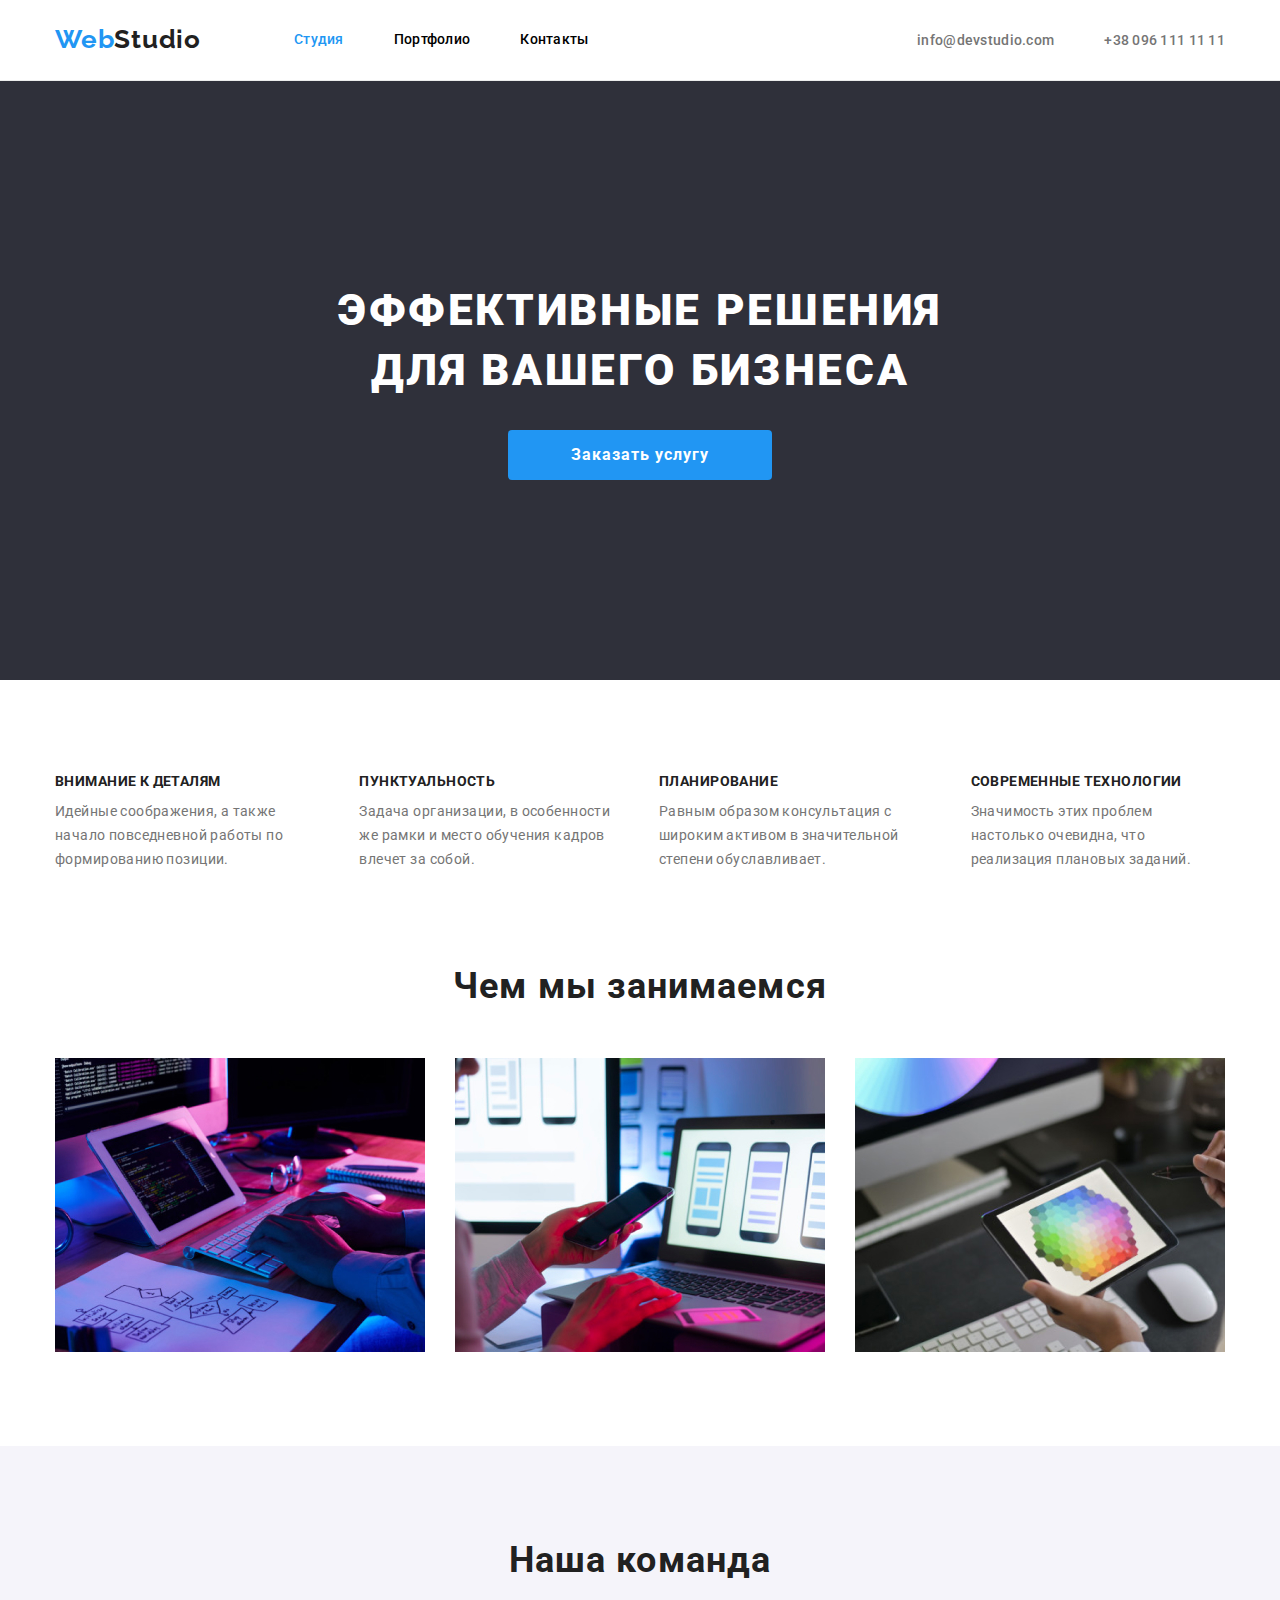
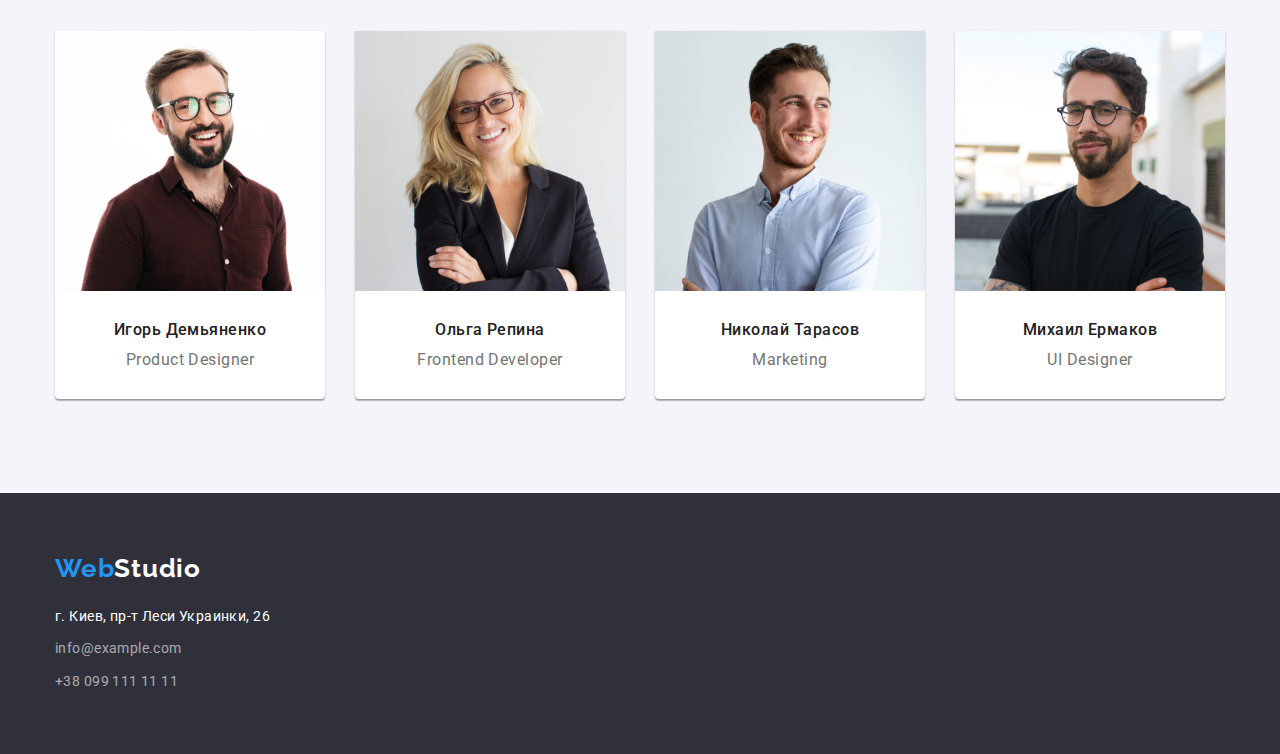
==== index.html @ 2e31e567 "1st commit hw-04" ====
<!DOCTYPE html>
<html lang="ru">
  <head>
    <meta charset="UTF-8" />
    <meta name="viewport" content="width=device-width, initial-scale=1.0" />
    <title>WebStudio</title>
    <link rel="stylesheet" href="./css/normalize.css" />
    <link
      href="https://fonts.googleapis.com/css2?family=Raleway:wght@700&family=Roboto:ital,wght@0,100;0,300;0,400;0,500;0,700;0,900;1,500&display=swap"
      rel="stylesheet"
    />
    <link rel="stylesheet" href="./css/styles.css" />
  </head>
  <body>
    <header class="header">
      <div class="container">
        <nav class="main-nav">
          <a href="./index.html" class="logo-link">
            <p class="header-logo">
              <span class="logo logo-left">Web</span
              ><span class="logo logo-right">Studio</span>
            </p>
          </a>

          <ul class="nav-size site-nav">
            <li class="item">
              <a href="#" class="nav-light link">Студия</a>
            </li>

            <li class="item">
              <a href="./portfolio.html" class="link">Портфолио</a>
            </li>

            <li class="item">
              <a href="#" class="link">Контакты</a>
            </li>
          </ul>

          <ul class="nav-address">
            <li class="item">
              <a
                href="mailto:info@devstudio.com"
                class="link nav-color nav-size"
                >info@devstudio.com</a
              >
            </li>
            <li class="item">
              <a href="tel:+380961111111" class="link nav-color nav-size"
                >+38 096 111 11 11</a
              >
            </li>
          </ul>
        </nav>
      </div>
    </header>

    <main>
      <section class="main-section">
        <div class="container">
          <h1 class="main-text">
            Эффективные решения <br />
            для вашего бизнеса
          </h1>

          <a href="#" class="main-button"> Заказать услугу </a>
        </div>
      </section>

      <div class="container">
        <section class="section-desc">
          <ul class="desc-content">
            <li class="item">
              <h3>Внимание к деталям</h3>
              <p class="desc-text">
                Идейные соображения, а также начало повседневной работы по
                формированию позиции.
              </p>
            </li>

            <li class="item">
              <h3>Пунктуальность</h3>
              <p class="desc-text">
                Задача организации, в особенности же рамки и место обучения
                кадров влечет за собой.
              </p>
            </li>

            <li class="item">
              <h3>Планирование</h3>
              <p class="desc-text">
                Равным образом консультация с широким активом в значительной
                степени обуславливает.
              </p>
            </li>

            <li class="item">
              <h3>Современные технологии</h3>
              <p class="desc-text">
                Значимость этих проблем настолько очевидна, что реализация
                плановых заданий.
              </p>
            </li>
          </ul>
        </section>
      </div>

      <div class="container">
        <section>
          <h2 class="text-about">Чем мы занимаемся</h2>
          <ul class="about-image">
            <li class="item">
              <img src="./images/1.jpg" alt="рабочий стол с клавиатурой" />
            </li>
            <li class="item">
              <img
                src="./images/2.jpg"
                alt="телефон перед открытым ноутбуком"
              />
            </li>
            <li class="item">
              <img src="./images/3.jpg" alt="цветовая палитра на планшете" />
            </li>
          </ul>
        </section>
      </div>

      <section class="team-section">
        <div class="container">
          <h2 class="text-about">Наша команда</h2>

          <ul class="team-list">
            <li class="item team-frame">
              <img
                src="./images/igor.jpg"
                width="270"
                alt="Фото Игорь Демьяненко"
              />
              <h3>Игорь Демьяненко</h3>
              <p>Product Designer</p>
            </li>

            <li class="item team-frame">
              <img
                src="./images/olha.jpg"
                width="270"
                alt="Фото Ольга Репина"
              />

              <h3>Ольга Репина</h3>
              <p>Frontend Developer</p>
            </li>

            <li class="item team-frame">
              <img
                src="./images/nik.jpg"
                width="270"
                alt="Фото Николай Тарасов"
              />

              <h3>Николай Тарасов</h3>

              <p>Marketing</p>
            </li>

            <li class="item team-frame">
              <img
                src="./images/michael.jpg"
                width="270"
                alt="Фото Михаил Ермаков"
              />
              <h3>Михаил Ермаков</h3>
              <p>UI Designer</p>
            </li>
          </ul>
        </div>
      </section>
    </main>

    <footer class="footer">
      <div class="container">
        <a href="#" class="logo-footer">
          <p class="logo-text">
            <span class="logo logo-left">Web</span
            ><span class="logo logo-footer">Studio</span>
          </p>
        </a>
        <address class="footer-link">
          <p>г. Киев, пр-т Леси Украинки, 26</p>

          <div>
            <ul class="footer-address">
              <li>
                <a href="mailto:info@example.com" class="link"
                  >info@example.com</a
                >
              </li>

              <li>
                <a href="tel:+380991111111" class="link">+38 099 111 11 11</a>
              </li>
            </ul>
          </div>
        </address>
      </div>
    </footer>
  </body>
</html>
---- css/styles.css ----
/* color: #212121; основной цвет текста (черный) */
/* color: #757575; цвет почты и телефона хедер и цвет вторичного текста(серый) */
/* color: rgba(255, 255, 255, 0.6); цвет почты и телефона футер(серый)*/
/* color: #2196F3; синий акцент */
/* background: #2F303A; фон первой секции (темно-серый) */
/* background: #F5F4FA; */

:root {
  /* color-parameters */
  --color-black: #212121;
  --color-white: #ffffff;
  --color-grey: #757575;
  --color-blue: #2196f3;
  --color-background-grey: #2f303a;
  --color-background-our: #f5f4fa;
  --color-grey-rgba: rgba(255, 255, 255, 0.6);

  /* font-nav-parameters */
  --nav-font-style: normal;
  --nav-font-weight: 500;
  --nav-font-size: 14px;
  --nav-line-height: 1.14;
  --nav-letter-spacing: 0.02em;
}

body {
  font-family: 'Roboto', sans-serif;
  background-color: var(--color-white);
}
body ul {
  list-style: none;
  font-style: normal;
  margin-block-start: 0px;
  margin-block-end: 0px;
  padding-inline-start: 0px;
}
.margin-null {
  margin-block-start: 0;
  margin-block-end: 0;
}

.main-title {
  display: none;
}

.header {
  border-bottom: 1px solid #ececec;
}

.link {
  columns: #000000;
  text-decoration: none;
}

.link:hover,
.link:focus {
  color: var(--color-blue);
}

/* start navigation block */
.main-nav {
  display: flex;
  align-items: center;
}
.site-nav {
  display: flex;
}

.site-nav .item {
  margin-right: 50px;
}
.site-nav .item:last-child {
  margin-right: 0;
}
.nav-size .link {
  display: block;
  padding-top: 32px;
  padding-bottom: 32px;
}

.nav-address {
  display: flex;
  margin-left: auto;
}
.nav-address .link {
  padding-top: 32px;
  padding-bottom: 32px;
}

.container {
  margin-left: auto;
  margin-right: auto;
  width: 1170px;
  padding-left: 15px;
  padding-right: 15px;
}
.main-nav .logo-link {
  margin-right: 93px;
}

.logo-link p {
  margin-block-start: 0px;
  margin-block-end: 0px;
  padding-top: 24px;
  padding-bottom: 25px;
}
/* .nav-address .item {
  margin-right: 50px;
}
.nav-address .item:last-child {
  margin-right: 0;
} */

.nav-address .item + .item {
  margin-left: 50px;
}

.nav-light {
  color: var(--color-blue);
}

.nav-color {
  color: var(--color-grey);
}

.nav-size {
  font-style: var(--nav-font-style);
  font-weight: var(--nav-font-weight);
  font-size: var(--nav-font-size);
  line-height: var(--nav-line-height);
  letter-spacing: var(--nav-letter-spacing);
  padding-inline-start: 0px;
}
/* END navigation block */
/* -----------
-----------
-----------
----------- */
/* start logo css */

.logo {
  font-family: Raleway;
  font-style: normal;
  font-weight: bold;
  font-size: 26px;
  line-height: 1.19;
  /* identical to box height */
  letter-spacing: 0.03em;
}

.logo-left {
  color: var(--color-blue);
}

.logo-right {
  color: var(--color-black);
}

/* .header-logo {
} */
.logo-footer {
  color: var(--color-white);
  margin-bottom: 20px;
}
/* END logo css */
/* -----------
-----------
-----------
----------- */
/* Start main section */
.main-section {
  background-color: var(--color-background-grey);
  text-align: center;
  padding-bottom: 200px;
  padding-top: 200px;
}

.main-text {
  font-style: normal;
  font-weight: 900;
  font-size: 44px;
  line-height: 1.36;
  text-align: center;
  letter-spacing: 0.06em;
  text-transform: uppercase;
  color: var(--color-white);
  margin-top: 0;
  margin-bottom: 30;
}

.main-button {
  display: inline-block;
  padding: 10px 32px;
  min-width: 200px;
  border-radius: 4px;
  border: none;
  text-decoration: none;
  font-family: Roboto;
  font-style: normal;
  font-weight: bold;
  font-size: 16px;
  line-height: 30px;
  letter-spacing: 0.06em;
  color: var(--color-white);
  background-color: var(--color-blue);
  margin-top: 0px;
  margin-bottom: 0px;
}

/* END main sections */
/* -----------
-----------
-----------
----------- */

/* Start section description */
.section-desc {
  padding-top: 94px;
  padding-bottom: 94px;
}

.section-desc h3 {
  font-style: normal;
  font-weight: bold;
  font-size: 14px;
  line-height: 1.14;
  letter-spacing: 0.03em;
  text-transform: uppercase;
  color: var(--color-black);
}

.desc-content {
  display: flex;
  padding-inline-start: 0px;

  margin: 0;
}

.desc-content .item + .item {
  margin-left: 30px;
}
.desc-content .item h3 {
  margin-top: 0;
  margin-bottom: 10px;
}
.desc-content .item p {
  margin-block-start: 0px;
  margin-block-end: 0px;
}
.desc-text {
  font-style: normal;
  font-weight: normal;
  font-size: 14px;
  color: var(--color-grey);
  line-height: 1.71;
  /* or 171% */

  letter-spacing: 0.03em;
}

/* END section description */

/* /Start about section */
.text-about {
  font-style: normal;
  font-weight: bold;
  font-size: 36px;
  line-height: 1.16;
  text-align: center;
  letter-spacing: 0.03em;
  color: var(--color-black);
  margin-block-start: 0px;
  margin-bottom: 50px;
}

.about-image {
  display: flex;

  margin-bottom: 94px;
}
.about-image .item + .item {
  margin-left: 30px;
}
/* End about section */
/* //////
///////
/////// */
/* Start Team section */
.team-section {
  background-color: var(--color-background-our);
  text-align: center;
  padding-top: 94px;
  padding-bottom: 94px;
}

.team-section h3 {
  font-style: normal;
  font-weight: 500;
  font-size: 16px;
  line-height: 1.18;
  text-align: center;
  letter-spacing: 0.03em;
  color: var(--color-black);
}
.team-section p {
  font-style: normal;
  font-weight: normal;
  font-size: 16px;
  line-height: 19px;
  text-align: center;
  letter-spacing: 0.03em;

  color: var(--color-grey);
}

.team-list {
  display: flex;
  padding-inline-start: 0px;
}

.team-list .item + .item {
  margin-left: 30px;
}

.footer {
  background-color: var(--color-background-grey);
  padding-top: 60px;
  padding-bottom: 60px;
}
.footer-link p {
  font-family: Roboto;
  font-style: normal;
  font-weight: normal;
  font-size: 14px;
  line-height: 24px;
  /* or 171% */

  letter-spacing: 0.03em;

  color: var(--color-white);
  margin-bottom: 9px;
}

.footer-link a {
  font-style: normal;
  font-weight: normal;
  font-size: 14px;
  line-height: 1.71;
  /* or 171% */
  letter-spacing: 0.03em;
  color: var(--color-grey-rgba);
  margin-top: 9px;
}
.logo-text {
  margin-block-start: 0;
  margin-bottom: 20px;
}

.footer-address {
  padding-inline-start: 0px;
}

.footer-address li:first-child {
  margin-bottom: 9px;
}

.team-frame {
  background-color: #ffffff;
  box-shadow: 0px 1px 3px rgba(0, 0, 0, 0.12), 0px 1px 1px rgba(0, 0, 0, 0.14),
    0px 2px 1px rgba(0, 0, 0, 0.2);
  border-radius: 0px 0px 4px 4px;
}

.team-frame h3,
p {
  margin-block-start: 0px;
  margin-block-end: 0px;
}
.team-frame h3 {
  margin-top: 30px;
  margin-bottom: 10px;
}
.team-frame p {
  margin-bottom: 30px;
}
/* +

PORTFOLIO.HTML

*/

.button {
  font-style: normal;
  font-weight: 500;
  font-size: 16px;
  line-height: 1.62;
  /* identical to box height, or 162% */
  text-align: center;
  letter-spacing: 0.03em;
  color: var(--color-black);
  background: var(--color-background-our);
  border-radius: 4px;
  border: 0px;
  padding: 6px 22px;
}

.button:hover,
.button:focus {
  color: var(--color-white);
  background-color: var(--color-blue);
  border: 0px;
  box-shadow: 0px 3px 1px rgba(0, 0, 0, 0.1), 0px 1px 2px rgba(0, 0, 0, 0.08),
    0px 2px 2px rgba(0, 0, 0, 0.12);
  border-radius: 4px;
}

.button-list {
  display: flex;
  justify-content: center;
  margin-top: 94px;
  margin-bottom: 50px;
}
.button-list .item + .item {
  margin-left: 8px;
}

.galery-board {
  display: flex;
  flex-wrap: wrap;
  padding-bottom: 94px;
}
.galery-item {
  width: calc((100% - 30px * 2) / 3);
  height: auto;
  margin-right: 30px;
  margin-bottom: 30px;
  justify-content: center;
  border: 1px solid #eeeeee;
  box-sizing: border-box;
}
.galery-item:nth-child(3n) {
  margin-right: 0;
}
.galery-item:nth-last-child(-n + 3) {
  margin-bottom: 0;
}

.galery-bg {
  background-color: var(--color-white);
}
.galery-text {
  padding: 20px 24px;
}
.project-text {
  font-style: normal;
  font-weight: bold;
  font-size: 18px;
  line-height: 2;
  /* identical to box height, or 200% */
  letter-spacing: 0.06em;
  color: var(--color-black);
  margin-bottom: 4px;
}

.galery-decryption {
  display: none;
}

.project-job {
  font-style: normal;
  font-weight: normal;
  font-size: 16px;
  line-height: 1.87;
  /* identical to box height, or 187% */
  letter-spacing: 0.03em;
  color: var(--color-grey);
}
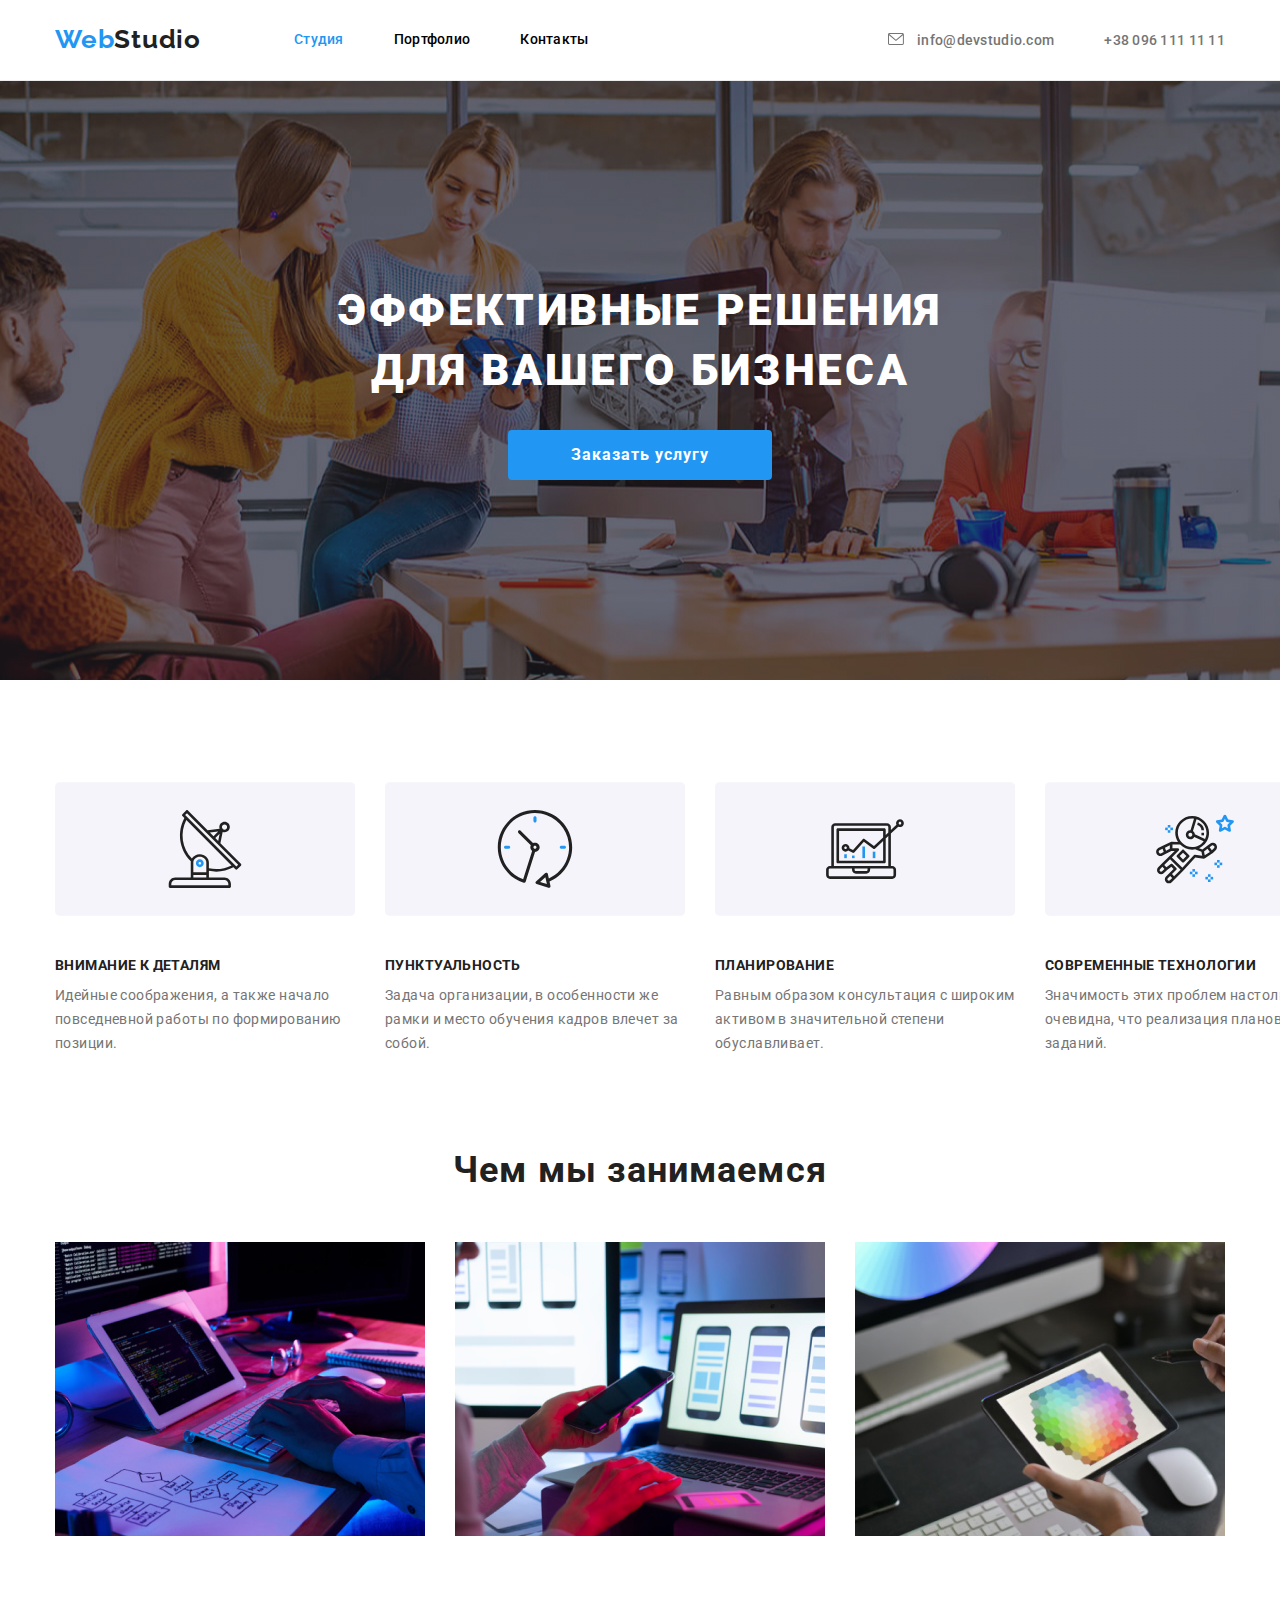
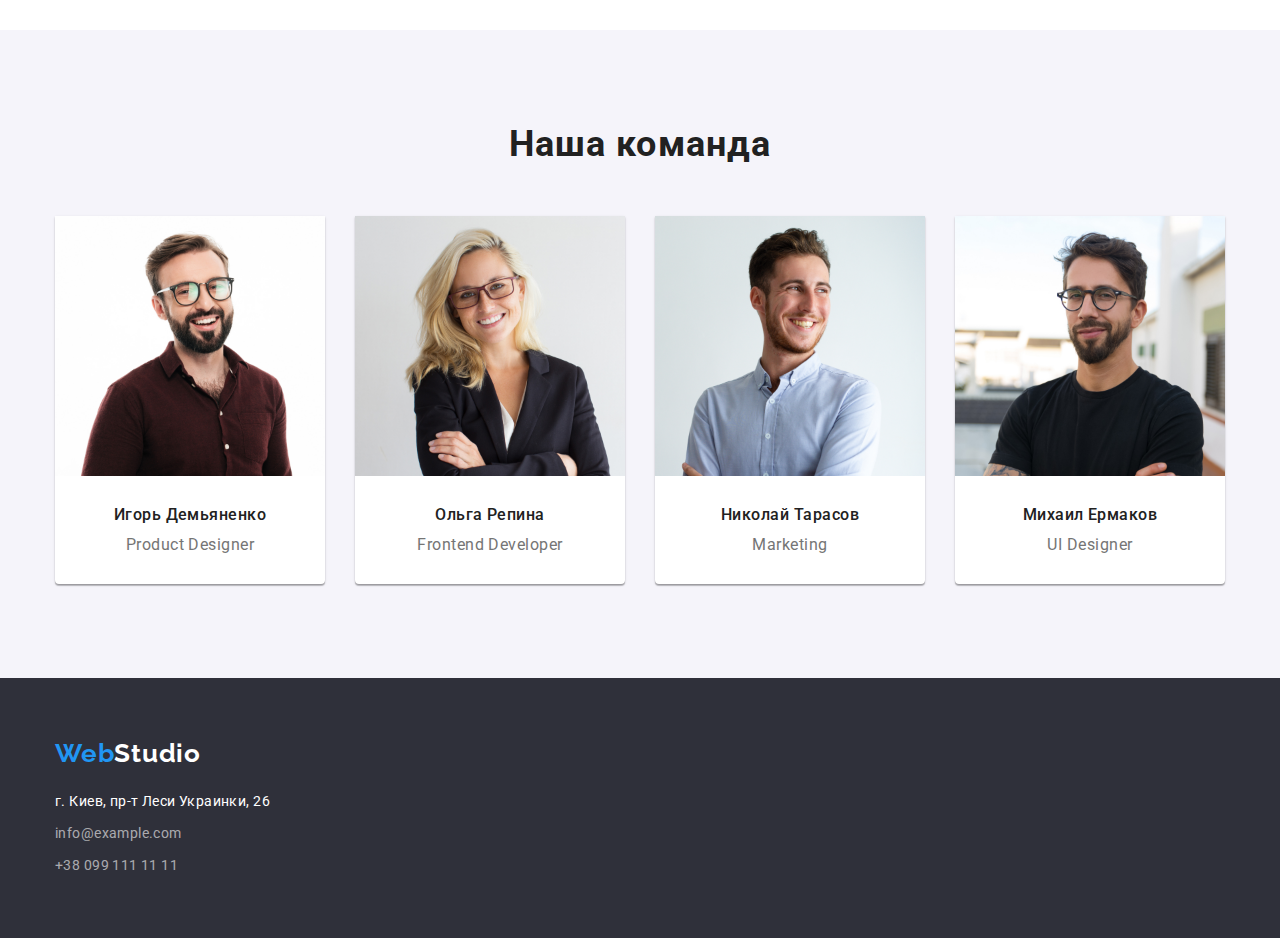
==== commit 3c7b840e: "4 elena" ====
--- a/index.html
+++ b/index.html
@@ -1,207 +1,233 @@
-<!DOCTYPE html>
-<html lang="ru">
-  <head>
-    <meta charset="UTF-8" />
-    <meta name="viewport" content="width=device-width, initial-scale=1.0" />
-    <title>WebStudio</title>
-    <link rel="stylesheet" href="./css/normalize.css" />
-    <link
-      href="https://fonts.googleapis.com/css2?family=Raleway:wght@700&family=Roboto:ital,wght@0,100;0,300;0,400;0,500;0,700;0,900;1,500&display=swap"
-      rel="stylesheet"
-    />
-    <link rel="stylesheet" href="./css/styles.css" />
-  </head>
-  <body>
-    <header class="header">
-      <div class="container">
-        <nav class="main-nav">
-          <a href="./index.html" class="logo-link">
-            <p class="header-logo">
-              <span class="logo logo-left">Web</span
-              ><span class="logo logo-right">Studio</span>
-            </p>
-          </a>
-
-          <ul class="nav-size site-nav">
-            <li class="item">
-              <a href="#" class="nav-light link">Студия</a>
-            </li>
-
-            <li class="item">
-              <a href="./portfolio.html" class="link">Портфолио</a>
-            </li>
-
-            <li class="item">
-              <a href="#" class="link">Контакты</a>
-            </li>
-          </ul>
-
-          <ul class="nav-address">
-            <li class="item">
-              <a
-                href="mailto:info@devstudio.com"
-                class="link nav-color nav-size"
-                >info@devstudio.com</a
-              >
-            </li>
-            <li class="item">
-              <a href="tel:+380961111111" class="link nav-color nav-size"
-                >+38 096 111 11 11</a
-              >
-            </li>
-          </ul>
-        </nav>
-      </div>
-    </header>
-
-    <main>
-      <section class="main-section">
-        <div class="container">
-          <h1 class="main-text">
-            Эффективные решения <br />
-            для вашего бизнеса
-          </h1>
-
-          <a href="#" class="main-button"> Заказать услугу </a>
-        </div>
-      </section>
-
-      <div class="container">
-        <section class="section-desc">
-          <ul class="desc-content">
-            <li class="item">
-              <h3>Внимание к деталям</h3>
-              <p class="desc-text">
-                Идейные соображения, а также начало повседневной работы по
-                формированию позиции.
-              </p>
-            </li>
-
-            <li class="item">
-              <h3>Пунктуальность</h3>
-              <p class="desc-text">
-                Задача организации, в особенности же рамки и место обучения
-                кадров влечет за собой.
-              </p>
-            </li>
-
-            <li class="item">
-              <h3>Планирование</h3>
-              <p class="desc-text">
-                Равным образом консультация с широким активом в значительной
-                степени обуславливает.
-              </p>
-            </li>
-
-            <li class="item">
-              <h3>Современные технологии</h3>
-              <p class="desc-text">
-                Значимость этих проблем настолько очевидна, что реализация
-                плановых заданий.
-              </p>
-            </li>
-          </ul>
-        </section>
-      </div>
-
-      <div class="container">
-        <section>
-          <h2 class="text-about">Чем мы занимаемся</h2>
-          <ul class="about-image">
-            <li class="item">
-              <img src="./images/1.jpg" alt="рабочий стол с клавиатурой" />
-            </li>
-            <li class="item">
-              <img
-                src="./images/2.jpg"
-                alt="телефон перед открытым ноутбуком"
-              />
-            </li>
-            <li class="item">
-              <img src="./images/3.jpg" alt="цветовая палитра на планшете" />
-            </li>
-          </ul>
-        </section>
-      </div>
-
-      <section class="team-section">
-        <div class="container">
-          <h2 class="text-about">Наша команда</h2>
-
-          <ul class="team-list">
-            <li class="item team-frame">
-              <img
-                src="./images/igor.jpg"
-                width="270"
-                alt="Фото Игорь Демьяненко"
-              />
-              <h3>Игорь Демьяненко</h3>
-              <p>Product Designer</p>
-            </li>
-
-            <li class="item team-frame">
-              <img
-                src="./images/olha.jpg"
-                width="270"
-                alt="Фото Ольга Репина"
-              />
-
-              <h3>Ольга Репина</h3>
-              <p>Frontend Developer</p>
-            </li>
-
-            <li class="item team-frame">
-              <img
-                src="./images/nik.jpg"
-                width="270"
-                alt="Фото Николай Тарасов"
-              />
-
-              <h3>Николай Тарасов</h3>
-
-              <p>Marketing</p>
-            </li>
-
-            <li class="item team-frame">
-              <img
-                src="./images/michael.jpg"
-                width="270"
-                alt="Фото Михаил Ермаков"
-              />
-              <h3>Михаил Ермаков</h3>
-              <p>UI Designer</p>
-            </li>
-          </ul>
-        </div>
-      </section>
-    </main>
-
-    <footer class="footer">
-      <div class="container">
-        <a href="#" class="logo-footer">
-          <p class="logo-text">
-            <span class="logo logo-left">Web</span
-            ><span class="logo logo-footer">Studio</span>
-          </p>
-        </a>
-        <address class="footer-link">
-          <p>г. Киев, пр-т Леси Украинки, 26</p>
-
-          <div>
-            <ul class="footer-address">
-              <li>
-                <a href="mailto:info@example.com" class="link"
-                  >info@example.com</a
-                >
-              </li>
-
-              <li>
-                <a href="tel:+380991111111" class="link">+38 099 111 11 11</a>
-              </li>
-            </ul>
-          </div>
-        </address>
-      </div>
-    </footer>
-  </body>
-</html>
+<!DOCTYPE html>
+<html lang="ru">
+  <head>
+    <meta charset="UTF-8" />
+    <meta name="viewport" content="width=device-width, initial-scale=1.0" />
+    <title>WebStudio</title>
+    <link rel="stylesheet" href="./css/normalize.css" />
+    <link
+      href="https://fonts.googleapis.com/css2?family=Raleway:wght@700&family=Roboto:ital,wght@0,100;0,300;0,400;0,500;0,700;0,900;1,500&display=swap"
+      rel="stylesheet"
+    />
+    <link rel="stylesheet" href="./css/styles.css" />
+  </head>
+  <body>
+    <header class="header">
+      <div class="container">
+        <nav class="main-nav">
+          <a href="./index.html" class="logo-link">
+            <p class="header-logo">
+              <span class="logo logo-left">Web</span
+              ><span class="logo logo-right">Studio</span>
+            </p>
+          </a>
+
+          <ul class="nav-size site-nav">
+            <li class="item">
+              <a href="#" class="nav-light link">Студия</a>
+            </li>
+
+            <li class="item">
+              <a href="./portfolio.html" class="link">Портфолио</a>
+            </li>
+
+            <li class="item">
+              <a href="#" class="link">Контакты</a>
+            </li>
+          </ul>
+
+          <ul class="nav-address">
+            <li class="item">
+              <a
+                href="mailto:info@devstudio.com"
+                class="link nav-color nav-size"
+              >
+                <svg class="icon-envelope">
+                  <use href="/images/icon/symbol-defs.svg#icon-envelope"></use>
+                </svg>
+                info@devstudio.com
+              </a>
+            </li>
+            <li class="item">
+              <a href="tel:+380961111111" class="link nav-color nav-size"
+                >+38 096 111 11 11</a
+              >
+            </li>
+          </ul>
+        </nav>
+      </div>
+    </header>
+
+    <main>
+      <section class="main-section">
+        <div class="container">
+          <h1 class="main-text">
+            Эффективные решения <br />
+            для вашего бизнеса
+          </h1>
+
+          <a href="#" class="main-button"> Заказать услугу </a>
+        </div>
+      </section>
+
+      <div class="container">
+        <section class="section-desc">
+          <ul class="desc-content">
+            <li class="item">
+              <div class="icon-box">
+                <svg class="icon">
+                  <use href="./images/icon/symbol-defs.svg#icon-antenna"></use>
+                </svg>
+              </div>
+              <h3>Внимание к деталям</h3>
+              <p class="desc-text">
+                Идейные соображения, а также начало повседневной работы по
+                формированию позиции.
+              </p>
+            </li>
+
+            <li class="item">
+              <div class="icon-box">
+                <svg class="icon">
+                  <use href="./images/icon/symbol-defs.svg#icon-clock"></use>
+                </svg>
+              </div>
+              <h3>Пунктуальность</h3>
+              <p class="desc-text">
+                Задача организации, в особенности же рамки и место обучения
+                кадров влечет за собой.
+              </p>
+            </li>
+
+            <li class="item">
+              <div class="icon-box">
+                <svg class="icon">
+                  <use href="./images/icon/symbol-defs.svg#icon-diagram"></use>
+                </svg>
+              </div>
+              <h3>Планирование</h3>
+              <p class="desc-text">
+                Равным образом консультация с широким активом в значительной
+                степени обуславливает.
+              </p>
+            </li>
+
+            <li class="item">
+              <div class="icon-box">
+                <svg class="icon">
+                  <use
+                    href="./images/icon/symbol-defs.svg#icon-astronaut"
+                  ></use>
+                </svg>
+              </div>
+              <h3>Современные технологии</h3>
+              <p class="desc-text">
+                Значимость этих проблем настолько очевидна, что реализация
+                плановых заданий.
+              </p>
+            </li>
+          </ul>
+        </section>
+      </div>
+
+      <div class="container">
+        <section>
+          <h2 class="text-about">Чем мы занимаемся</h2>
+          <ul class="about-image">
+            <li class="item">
+              <img src="./images/1.jpg" alt="рабочий стол с клавиатурой" />
+            </li>
+            <li class="item">
+              <img
+                src="./images/2.jpg"
+                alt="телефон перед открытым ноутбуком"
+              />
+            </li>
+            <li class="item">
+              <img src="./images/3.jpg" alt="цветовая палитра на планшете" />
+            </li>
+          </ul>
+        </section>
+      </div>
+
+      <section class="team-section">
+        <div class="container">
+          <h2 class="text-about">Наша команда</h2>
+
+          <ul class="team-list">
+            <li class="item team-frame">
+              <img
+                src="./images/igor.jpg"
+                width="270"
+                alt="Фото Игорь Демьяненко"
+              />
+              <h3>Игорь Демьяненко</h3>
+              <p>Product Designer</p>
+            </li>
+
+            <li class="item team-frame">
+              <img
+                src="./images/olha.jpg"
+                width="270"
+                alt="Фото Ольга Репина"
+              />
+
+              <h3>Ольга Репина</h3>
+              <p>Frontend Developer</p>
+            </li>
+
+            <li class="item team-frame">
+              <img
+                src="./images/nik.jpg"
+                width="270"
+                alt="Фото Николай Тарасов"
+              />
+
+              <h3>Николай Тарасов</h3>
+
+              <p>Marketing</p>
+            </li>
+
+            <li class="item team-frame">
+              <img
+                src="./images/michael.jpg"
+                width="270"
+                alt="Фото Михаил Ермаков"
+              />
+              <h3>Михаил Ермаков</h3>
+              <p>UI Designer</p>
+            </li>
+          </ul>
+        </div>
+      </section>
+    </main>
+
+    <footer class="footer">
+      <div class="container">
+        <a href="#" class="logo-footer">
+          <p class="logo-text">
+            <span class="logo logo-left">Web</span
+            ><span class="logo logo-footer">Studio</span>
+          </p>
+        </a>
+        <address class="footer-link">
+          <p>г. Киев, пр-т Леси Украинки, 26</p>
+
+          <div>
+            <ul class="footer-address">
+              <li>
+                <a href="mailto:info@example.com" class="link"
+                  >info@example.com</a
+                >
+              </li>
+
+              <li>
+                <a href="tel:+380991111111" class="link">+38 099 111 11 11</a>
+              </li>
+            </ul>
+          </div>
+        </address>
+      </div>
+    </footer>
+  </body>
+</html>
--- a/css/styles.css
+++ b/css/styles.css
@@ -1,477 +1,500 @@
-/* color: #212121; основной цвет текста (черный) */
-/* color: #757575; цвет почты и телефона хедер и цвет вторичного текста(серый) */
-/* color: rgba(255, 255, 255, 0.6); цвет почты и телефона футер(серый)*/
-/* color: #2196F3; синий акцент */
-/* background: #2F303A; фон первой секции (темно-серый) */
-/* background: #F5F4FA; */
-
-:root {
-  /* color-parameters */
-  --color-black: #212121;
-  --color-white: #ffffff;
-  --color-grey: #757575;
-  --color-blue: #2196f3;
-  --color-background-grey: #2f303a;
-  --color-background-our: #f5f4fa;
-  --color-grey-rgba: rgba(255, 255, 255, 0.6);
-
-  /* font-nav-parameters */
-  --nav-font-style: normal;
-  --nav-font-weight: 500;
-  --nav-font-size: 14px;
-  --nav-line-height: 1.14;
-  --nav-letter-spacing: 0.02em;
-}
-
-body {
-  font-family: 'Roboto', sans-serif;
-  background-color: var(--color-white);
-}
-body ul {
-  list-style: none;
-  font-style: normal;
-  margin-block-start: 0px;
-  margin-block-end: 0px;
-  padding-inline-start: 0px;
-}
-.margin-null {
-  margin-block-start: 0;
-  margin-block-end: 0;
-}
-
-.main-title {
-  display: none;
-}
-
-.header {
-  border-bottom: 1px solid #ececec;
-}
-
-.link {
-  columns: #000000;
-  text-decoration: none;
-}
-
-.link:hover,
-.link:focus {
-  color: var(--color-blue);
-}
-
-/* start navigation block */
-.main-nav {
-  display: flex;
-  align-items: center;
-}
-.site-nav {
-  display: flex;
-}
-
-.site-nav .item {
-  margin-right: 50px;
-}
-.site-nav .item:last-child {
-  margin-right: 0;
-}
-.nav-size .link {
-  display: block;
-  padding-top: 32px;
-  padding-bottom: 32px;
-}
-
-.nav-address {
-  display: flex;
-  margin-left: auto;
-}
-.nav-address .link {
-  padding-top: 32px;
-  padding-bottom: 32px;
-}
-
-.container {
-  margin-left: auto;
-  margin-right: auto;
-  width: 1170px;
-  padding-left: 15px;
-  padding-right: 15px;
-}
-.main-nav .logo-link {
-  margin-right: 93px;
-}
-
-.logo-link p {
-  margin-block-start: 0px;
-  margin-block-end: 0px;
-  padding-top: 24px;
-  padding-bottom: 25px;
-}
-/* .nav-address .item {
-  margin-right: 50px;
-}
-.nav-address .item:last-child {
-  margin-right: 0;
-} */
-
-.nav-address .item + .item {
-  margin-left: 50px;
-}
-
-.nav-light {
-  color: var(--color-blue);
-}
-
-.nav-color {
-  color: var(--color-grey);
-}
-
-.nav-size {
-  font-style: var(--nav-font-style);
-  font-weight: var(--nav-font-weight);
-  font-size: var(--nav-font-size);
-  line-height: var(--nav-line-height);
-  letter-spacing: var(--nav-letter-spacing);
-  padding-inline-start: 0px;
-}
-/* END navigation block */
-/* -----------
------------
------------
------------ */
-/* start logo css */
-
-.logo {
-  font-family: Raleway;
-  font-style: normal;
-  font-weight: bold;
-  font-size: 26px;
-  line-height: 1.19;
-  /* identical to box height */
-  letter-spacing: 0.03em;
-}
-
-.logo-left {
-  color: var(--color-blue);
-}
-
-.logo-right {
-  color: var(--color-black);
-}
-
-/* .header-logo {
-} */
-.logo-footer {
-  color: var(--color-white);
-  margin-bottom: 20px;
-}
-/* END logo css */
-/* -----------
------------
------------
------------ */
-/* Start main section */
-.main-section {
-  background-color: var(--color-background-grey);
-  text-align: center;
-  padding-bottom: 200px;
-  padding-top: 200px;
-}
-
-.main-text {
-  font-style: normal;
-  font-weight: 900;
-  font-size: 44px;
-  line-height: 1.36;
-  text-align: center;
-  letter-spacing: 0.06em;
-  text-transform: uppercase;
-  color: var(--color-white);
-  margin-top: 0;
-  margin-bottom: 30;
-}
-
-.main-button {
-  display: inline-block;
-  padding: 10px 32px;
-  min-width: 200px;
-  border-radius: 4px;
-  border: none;
-  text-decoration: none;
-  font-family: Roboto;
-  font-style: normal;
-  font-weight: bold;
-  font-size: 16px;
-  line-height: 30px;
-  letter-spacing: 0.06em;
-  color: var(--color-white);
-  background-color: var(--color-blue);
-  margin-top: 0px;
-  margin-bottom: 0px;
-}
-
-/* END main sections */
-/* -----------
------------
------------
------------ */
-
-/* Start section description */
-.section-desc {
-  padding-top: 94px;
-  padding-bottom: 94px;
-}
-
-.section-desc h3 {
-  font-style: normal;
-  font-weight: bold;
-  font-size: 14px;
-  line-height: 1.14;
-  letter-spacing: 0.03em;
-  text-transform: uppercase;
-  color: var(--color-black);
-}
-
-.desc-content {
-  display: flex;
-  padding-inline-start: 0px;
-
-  margin: 0;
-}
-
-.desc-content .item + .item {
-  margin-left: 30px;
-}
-.desc-content .item h3 {
-  margin-top: 0;
-  margin-bottom: 10px;
-}
-.desc-content .item p {
-  margin-block-start: 0px;
-  margin-block-end: 0px;
-}
-.desc-text {
-  font-style: normal;
-  font-weight: normal;
-  font-size: 14px;
-  color: var(--color-grey);
-  line-height: 1.71;
-  /* or 171% */
-
-  letter-spacing: 0.03em;
-}
-
-/* END section description */
-
-/* /Start about section */
-.text-about {
-  font-style: normal;
-  font-weight: bold;
-  font-size: 36px;
-  line-height: 1.16;
-  text-align: center;
-  letter-spacing: 0.03em;
-  color: var(--color-black);
-  margin-block-start: 0px;
-  margin-bottom: 50px;
-}
-
-.about-image {
-  display: flex;
-
-  margin-bottom: 94px;
-}
-.about-image .item + .item {
-  margin-left: 30px;
-}
-/* End about section */
-/* //////
-///////
-/////// */
-/* Start Team section */
-.team-section {
-  background-color: var(--color-background-our);
-  text-align: center;
-  padding-top: 94px;
-  padding-bottom: 94px;
-}
-
-.team-section h3 {
-  font-style: normal;
-  font-weight: 500;
-  font-size: 16px;
-  line-height: 1.18;
-  text-align: center;
-  letter-spacing: 0.03em;
-  color: var(--color-black);
-}
-.team-section p {
-  font-style: normal;
-  font-weight: normal;
-  font-size: 16px;
-  line-height: 19px;
-  text-align: center;
-  letter-spacing: 0.03em;
-
-  color: var(--color-grey);
-}
-
-.team-list {
-  display: flex;
-  padding-inline-start: 0px;
-}
-
-.team-list .item + .item {
-  margin-left: 30px;
-}
-
-.footer {
-  background-color: var(--color-background-grey);
-  padding-top: 60px;
-  padding-bottom: 60px;
-}
-.footer-link p {
-  font-family: Roboto;
-  font-style: normal;
-  font-weight: normal;
-  font-size: 14px;
-  line-height: 24px;
-  /* or 171% */
-
-  letter-spacing: 0.03em;
-
-  color: var(--color-white);
-  margin-bottom: 9px;
-}
-
-.footer-link a {
-  font-style: normal;
-  font-weight: normal;
-  font-size: 14px;
-  line-height: 1.71;
-  /* or 171% */
-  letter-spacing: 0.03em;
-  color: var(--color-grey-rgba);
-  margin-top: 9px;
-}
-.logo-text {
-  margin-block-start: 0;
-  margin-bottom: 20px;
-}
-
-.footer-address {
-  padding-inline-start: 0px;
-}
-
-.footer-address li:first-child {
-  margin-bottom: 9px;
-}
-
-.team-frame {
-  background-color: #ffffff;
-  box-shadow: 0px 1px 3px rgba(0, 0, 0, 0.12), 0px 1px 1px rgba(0, 0, 0, 0.14),
-    0px 2px 1px rgba(0, 0, 0, 0.2);
-  border-radius: 0px 0px 4px 4px;
-}
-
-.team-frame h3,
-p {
-  margin-block-start: 0px;
-  margin-block-end: 0px;
-}
-.team-frame h3 {
-  margin-top: 30px;
-  margin-bottom: 10px;
-}
-.team-frame p {
-  margin-bottom: 30px;
-}
-/* +
-
-PORTFOLIO.HTML
-
-*/
-
-.button {
-  font-style: normal;
-  font-weight: 500;
-  font-size: 16px;
-  line-height: 1.62;
-  /* identical to box height, or 162% */
-  text-align: center;
-  letter-spacing: 0.03em;
-  color: var(--color-black);
-  background: var(--color-background-our);
-  border-radius: 4px;
-  border: 0px;
-  padding: 6px 22px;
-}
-
-.button:hover,
-.button:focus {
-  color: var(--color-white);
-  background-color: var(--color-blue);
-  border: 0px;
-  box-shadow: 0px 3px 1px rgba(0, 0, 0, 0.1), 0px 1px 2px rgba(0, 0, 0, 0.08),
-    0px 2px 2px rgba(0, 0, 0, 0.12);
-  border-radius: 4px;
-}
-
-.button-list {
-  display: flex;
-  justify-content: center;
-  margin-top: 94px;
-  margin-bottom: 50px;
-}
-.button-list .item + .item {
-  margin-left: 8px;
-}
-
-.galery-board {
-  display: flex;
-  flex-wrap: wrap;
-  padding-bottom: 94px;
-}
-.galery-item {
-  width: calc((100% - 30px * 2) / 3);
-  height: auto;
-  margin-right: 30px;
-  margin-bottom: 30px;
-  justify-content: center;
-  border: 1px solid #eeeeee;
-  box-sizing: border-box;
-}
-.galery-item:nth-child(3n) {
-  margin-right: 0;
-}
-.galery-item:nth-last-child(-n + 3) {
-  margin-bottom: 0;
-}
-
-.galery-bg {
-  background-color: var(--color-white);
-}
-.galery-text {
-  padding: 20px 24px;
-}
-.project-text {
-  font-style: normal;
-  font-weight: bold;
-  font-size: 18px;
-  line-height: 2;
-  /* identical to box height, or 200% */
-  letter-spacing: 0.06em;
-  color: var(--color-black);
-  margin-bottom: 4px;
-}
-
-.galery-decryption {
-  display: none;
-}
-
-.project-job {
-  font-style: normal;
-  font-weight: normal;
-  font-size: 16px;
-  line-height: 1.87;
-  /* identical to box height, or 187% */
-  letter-spacing: 0.03em;
-  color: var(--color-grey);
-}
+/* color: #212121; основной цвет текста (черный) */
+/* color: #757575; цвет почты и телефона хедер и цвет вторичного текста(серый) */
+/* color: rgba(255, 255, 255, 0.6); цвет почты и телефона футер(серый)*/
+/* color: #2196F3; синий акцент */
+/* background: #2F303A; фон первой секции (темно-серый) */
+/* background: #F5F4FA; */
+
+:root {
+  /* color-parameters */
+  --color-black: #212121;
+  --color-white: #ffffff;
+  --color-grey: #757575;
+  --color-blue: #2196f3;
+  --color-background-grey: #2f303a;
+  --color-background-our: #f5f4fa;
+  --color-grey-rgba: rgba(255, 255, 255, 0.6);
+
+  /* font-nav-parameters */
+  --nav-font-style: normal;
+  --nav-font-weight: 500;
+  --nav-font-size: 14px;
+  --nav-line-height: 1.14;
+  --nav-letter-spacing: 0.02em;
+}
+
+body {
+  font-family: 'Roboto', sans-serif;
+  background-color: var(--color-white);
+}
+body ul {
+  list-style: none;
+  font-style: normal;
+  margin-block-start: 0px;
+  margin-block-end: 0px;
+  padding-inline-start: 0px;
+}
+.margin-null {
+  margin-block-start: 0;
+  margin-block-end: 0;
+}
+
+.main-title {
+  display: none;
+}
+
+.header {
+  border-bottom: 1px solid #ececec;
+}
+
+.link {
+  columns: #000000;
+  text-decoration: none;
+}
+
+.link:hover,
+.link:focus {
+  color: var(--color-blue);
+}
+
+/* start navigation block */
+.main-nav {
+  display: flex;
+  align-items: center;
+}
+.site-nav {
+  display: flex;
+}
+
+.site-nav .item {
+  margin-right: 50px;
+}
+.site-nav .item:last-child {
+  margin-right: 0;
+}
+.nav-size .link {
+  display: block;
+  padding-top: 32px;
+  padding-bottom: 32px;
+}
+
+.nav-address {
+  display: flex;
+  margin-left: auto;
+}
+.nav-address .link {
+  padding-top: 32px;
+  padding-bottom: 32px;
+}
+
+.container {
+  margin-left: auto;
+  margin-right: auto;
+  width: 1170px;
+  padding-left: 15px;
+  padding-right: 15px;
+}
+.main-nav .logo-link {
+  margin-right: 93px;
+}
+
+.logo-link p {
+  margin-block-start: 0px;
+  margin-block-end: 0px;
+  padding-top: 24px;
+  padding-bottom: 25px;
+}
+
+.nav-address .item + .item {
+  margin-left: 50px;
+}
+
+.nav-light {
+  color: var(--color-blue);
+}
+
+.nav-color {
+  color: var(--color-grey);
+}
+
+.nav-size {
+  font-style: var(--nav-font-style);
+  font-weight: var(--nav-font-weight);
+  font-size: var(--nav-font-size);
+  line-height: var(--nav-line-height);
+  letter-spacing: var(--nav-letter-spacing);
+  padding-inline-start: 0px;
+}
+
+.icon-envelope {
+  border-style: inherit;
+  width: 16px;
+  height: 12px;
+  fill: currentColor;
+  margin-right: 10px;
+}
+/* .icon-envelope:hover,
+.icon-envelope:focus {
+  fill: var(--color-blue);
+} */
+/* END navigation block */
+/* -----------
+-----------
+-----------
+----------- */
+/* start logo css */
+
+.logo {
+  font-family: Raleway;
+  font-style: normal;
+  font-weight: bold;
+  font-size: 26px;
+  line-height: 1.19;
+  /* identical to box height */
+  letter-spacing: 0.03em;
+}
+
+.logo-left {
+  color: var(--color-blue);
+}
+
+.logo-right {
+  color: var(--color-black);
+}
+
+/* .header-logo {
+} */
+.logo-footer {
+  color: var(--color-white);
+  margin-bottom: 20px;
+}
+/* END logo css */
+/* -----------
+-----------
+-----------
+----------- */
+/* Start main section */
+.main-section {
+  display: flex;
+  flex-direction: column;
+  max-width: 1600px;
+  max-height: 600px;
+  background-image: linear-gradient(
+      rgba(47, 48, 58, 0.4),
+      rgba(47, 48, 58, 0.4)
+    ),
+    url(../images/hero-background.jpg);
+  margin-left: auto;
+  margin-right: auto;
+  background-repeat: no-repeat;
+  background-position: center;
+  background-color: #c4c4c4;
+  text-align: center;
+  padding-bottom: 200px;
+  padding-top: 200px;
+}
+
+.main-text {
+  font-style: normal;
+  font-weight: 900;
+  font-size: 44px;
+  line-height: 1.36;
+  text-align: center;
+  letter-spacing: 0.06em;
+  text-transform: uppercase;
+  color: var(--color-white);
+  margin-top: 0;
+  margin-bottom: 30;
+}
+
+.main-button {
+  display: inline-block;
+  padding: 10px 32px;
+  min-width: 200px;
+  border-radius: 4px;
+  border: none;
+  text-decoration: none;
+  font-family: Roboto;
+  font-style: normal;
+  font-weight: bold;
+  font-size: 16px;
+  line-height: 30px;
+  letter-spacing: 0.06em;
+  color: var(--color-white);
+  background-color: var(--color-blue);
+  margin-top: 0px;
+  margin-bottom: 0px;
+}
+
+/* END main sections */
+/* -----------
+-----------
+-----------
+----------- */
+
+/* Start section description */
+
+.icon-box {
+  margin-bottom: 30px;
+}
+.section-desc {
+  padding-top: 94px;
+  padding-bottom: 94px;
+}
+
+.section-desc h3 {
+  font-style: normal;
+  font-weight: bold;
+  font-size: 14px;
+  line-height: 1.14;
+  letter-spacing: 0.03em;
+  text-transform: uppercase;
+  color: var(--color-black);
+}
+
+.desc-content {
+  display: flex;
+  padding-inline-start: 0px;
+
+  margin: 0;
+}
+
+.desc-content .item + .item {
+  margin-left: 30px;
+}
+.desc-content .item h3 {
+  margin-top: 0;
+  margin-bottom: 10px;
+}
+.desc-content .item p {
+  margin-block-start: 0px;
+  margin-block-end: 0px;
+}
+.desc-text {
+  font-style: normal;
+  font-weight: normal;
+  font-size: 14px;
+  color: var(--color-grey);
+  line-height: 1.71;
+  /* or 171% */
+
+  letter-spacing: 0.03em;
+}
+
+/* END section description */
+
+/* /Start about section */
+.text-about {
+  font-style: normal;
+  font-weight: bold;
+  font-size: 36px;
+  line-height: 1.16;
+  text-align: center;
+  letter-spacing: 0.03em;
+  color: var(--color-black);
+  margin-block-start: 0px;
+  margin-bottom: 50px;
+}
+
+.about-image {
+  display: flex;
+
+  margin-bottom: 94px;
+}
+.about-image .item + .item {
+  margin-left: 30px;
+}
+/* End about section */
+/* //////
+///////
+/////// */
+/* Start Team section */
+.team-section {
+  background-color: var(--color-background-our);
+  text-align: center;
+  padding-top: 94px;
+  padding-bottom: 94px;
+}
+
+.team-section h3 {
+  font-style: normal;
+  font-weight: 500;
+  font-size: 16px;
+  line-height: 1.18;
+  text-align: center;
+  letter-spacing: 0.03em;
+  color: var(--color-black);
+}
+.team-section p {
+  font-style: normal;
+  font-weight: normal;
+  font-size: 16px;
+  line-height: 19px;
+  text-align: center;
+  letter-spacing: 0.03em;
+
+  color: var(--color-grey);
+}
+
+.team-list {
+  display: flex;
+  padding-inline-start: 0px;
+}
+
+.team-list .item + .item {
+  margin-left: 30px;
+}
+
+.footer {
+  background-color: var(--color-background-grey);
+  padding-top: 60px;
+  padding-bottom: 60px;
+}
+.footer-link p {
+  font-family: Roboto;
+  font-style: normal;
+  font-weight: normal;
+  font-size: 14px;
+  line-height: 24px;
+  /* or 171% */
+
+  letter-spacing: 0.03em;
+
+  color: var(--color-white);
+  margin-bottom: 9px;
+}
+
+.footer-link a {
+  font-style: normal;
+  font-weight: normal;
+  font-size: 14px;
+  line-height: 1.71;
+  /* or 171% */
+  letter-spacing: 0.03em;
+  color: var(--color-grey-rgba);
+  margin-top: 9px;
+}
+.logo-text {
+  margin-block-start: 0;
+  margin-bottom: 20px;
+}
+
+.footer-address {
+  padding-inline-start: 0px;
+}
+
+.footer-address li:first-child {
+  margin-bottom: 9px;
+}
+
+.team-frame {
+  background-color: #ffffff;
+  box-shadow: 0px 1px 3px rgba(0, 0, 0, 0.12), 0px 1px 1px rgba(0, 0, 0, 0.14),
+    0px 2px 1px rgba(0, 0, 0, 0.2);
+  border-radius: 0px 0px 4px 4px;
+}
+
+.team-frame h3,
+p {
+  margin-block-start: 0px;
+  margin-block-end: 0px;
+}
+.team-frame h3 {
+  margin-top: 30px;
+  margin-bottom: 10px;
+}
+.team-frame p {
+  margin-bottom: 30px;
+}
+/* +
+
+PORTFOLIO.HTML
+
+*/
+
+.button {
+  font-style: normal;
+  font-weight: 500;
+  font-size: 16px;
+  line-height: 1.62;
+  /* identical to box height, or 162% */
+  text-align: center;
+  letter-spacing: 0.03em;
+  color: var(--color-black);
+  background: var(--color-background-our);
+  border-radius: 4px;
+  border: 0px;
+  padding: 6px 22px;
+}
+
+.button:hover,
+.button:focus {
+  color: var(--color-white);
+  background-color: var(--color-blue);
+  border: 0px;
+  box-shadow: 0px 3px 1px rgba(0, 0, 0, 0.1), 0px 1px 2px rgba(0, 0, 0, 0.08),
+    0px 2px 2px rgba(0, 0, 0, 0.12);
+  border-radius: 4px;
+}
+
+.button-list {
+  display: flex;
+  justify-content: center;
+  margin-top: 94px;
+  margin-bottom: 50px;
+}
+.button-list .item + .item {
+  margin-left: 8px;
+}
+
+.galery-board {
+  display: flex;
+  flex-wrap: wrap;
+  padding-bottom: 94px;
+}
+.galery-item {
+  width: calc((100% - 30px * 2) / 3);
+  height: auto;
+  margin-right: 30px;
+  margin-bottom: 30px;
+  justify-content: center;
+  border: 1px solid #eeeeee;
+  box-sizing: border-box;
+}
+.galery-item:nth-child(3n) {
+  margin-right: 0;
+}
+.galery-item:nth-last-child(-n + 3) {
+  margin-bottom: 0;
+}
+
+.galery-bg {
+  background-color: var(--color-white);
+}
+.galery-text {
+  padding: 20px 24px;
+}
+.project-text {
+  font-style: normal;
+  font-weight: bold;
+  font-size: 18px;
+  line-height: 2;
+  /* identical to box height, or 200% */
+  letter-spacing: 0.06em;
+  color: var(--color-black);
+  margin-bottom: 4px;
+}
+
+.galery-decryption {
+  display: none;
+}
+
+.project-job {
+  font-style: normal;
+  font-weight: normal;
+  font-size: 16px;
+  line-height: 1.87;
+  /* identical to box height, or 187% */
+  letter-spacing: 0.03em;
+  color: var(--color-grey);
+}
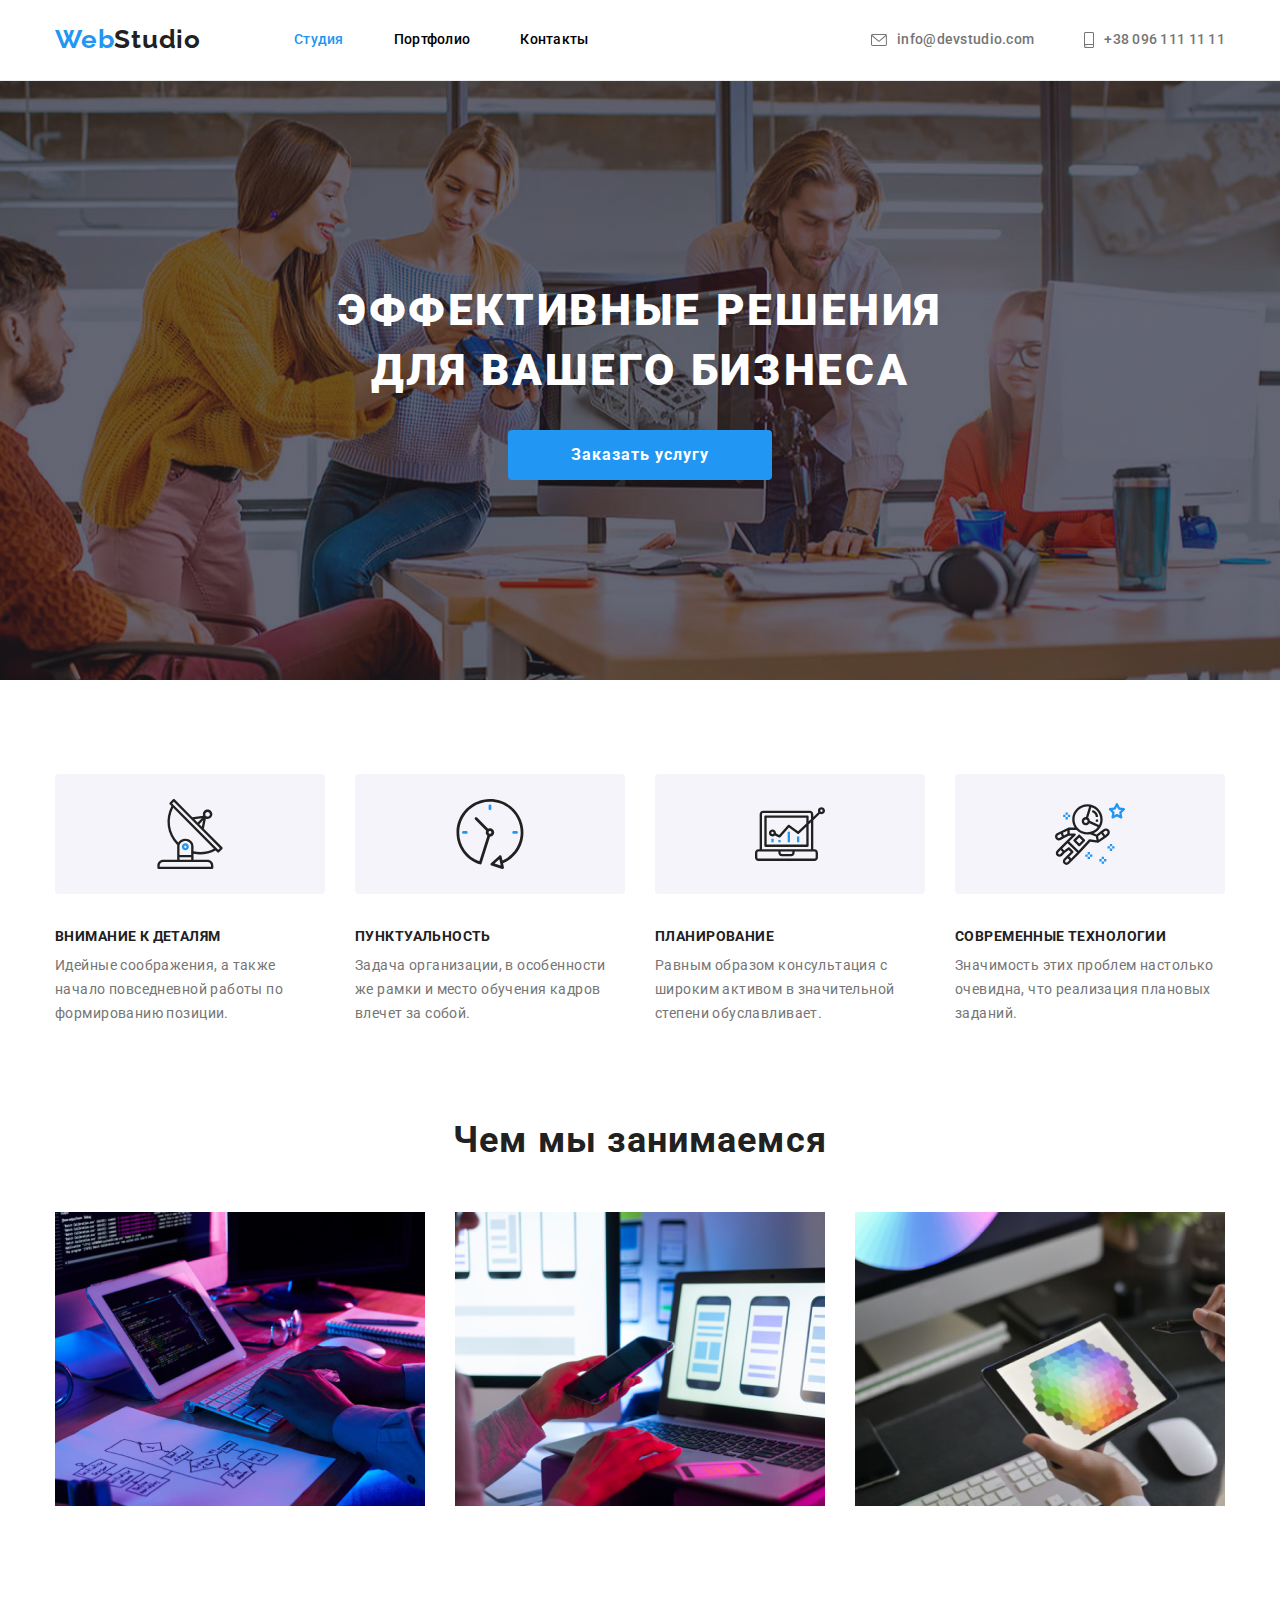
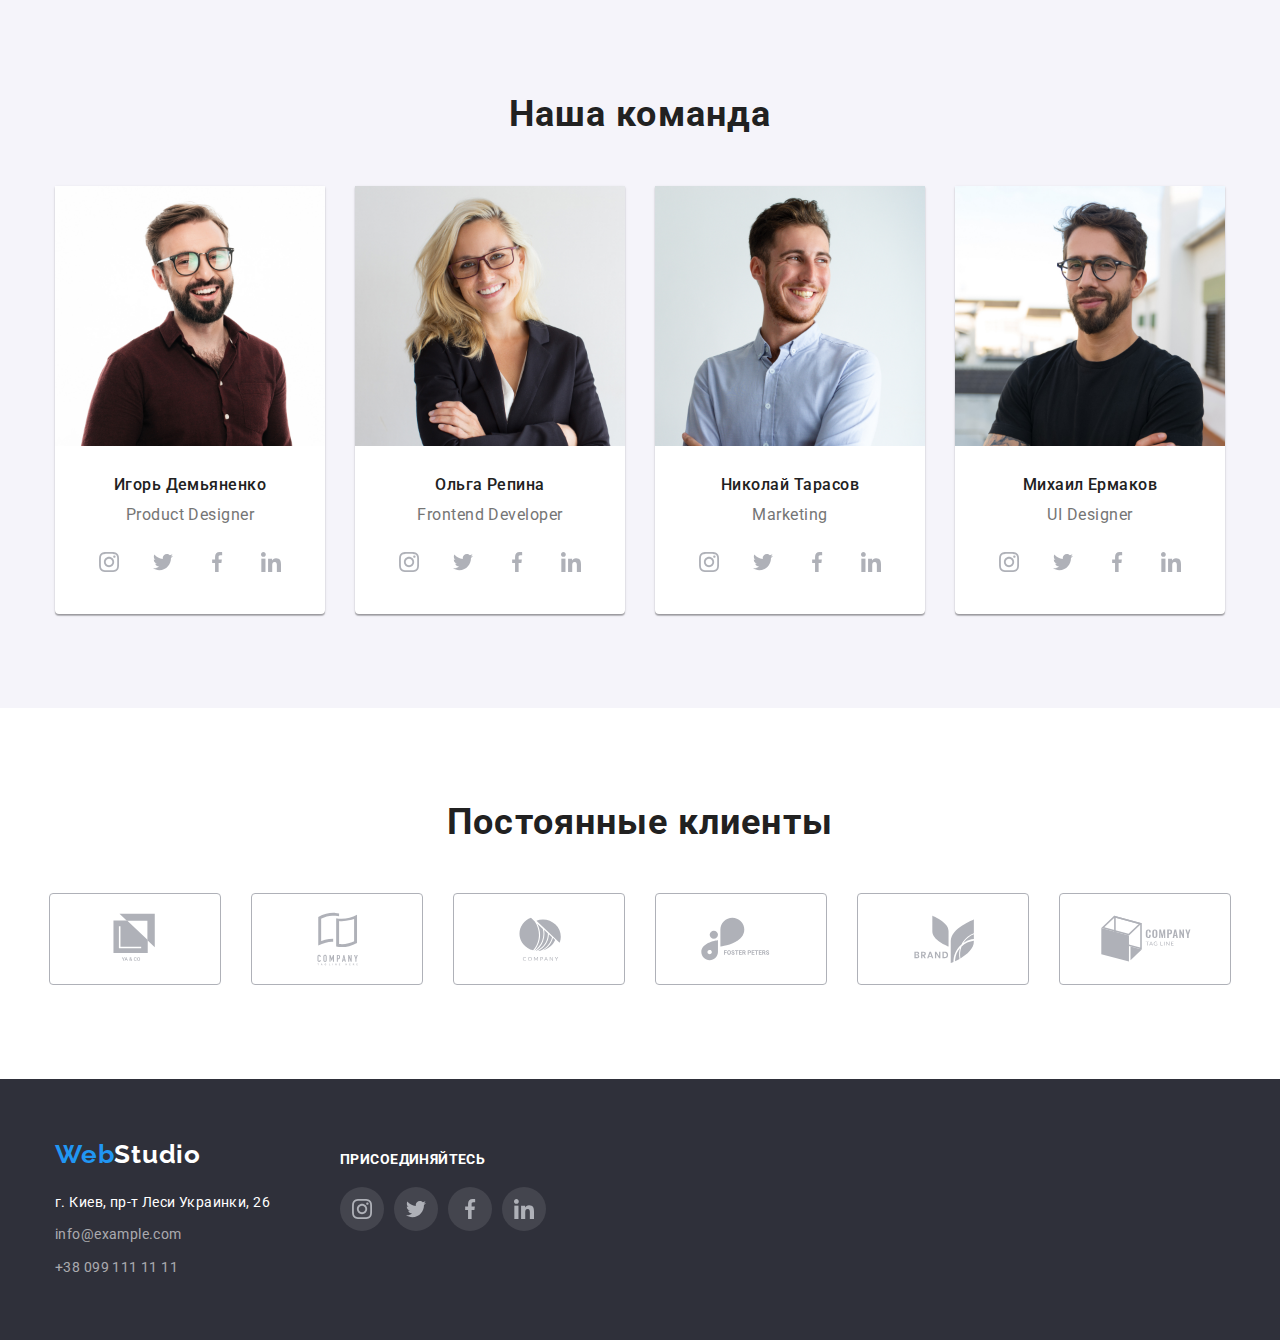
==== commit 4e6ccde7: "first sub hw-04" ====
--- a/index.html
+++ b/index.html
@@ -43,14 +43,19 @@
                 class="link nav-color nav-size"
               >
                 <svg class="icon-envelope">
-                  <use href="/images/icon/symbol-defs.svg#icon-envelope"></use>
+                  <use href="./images/icon/symbol-defs.svg#icon-envelope"></use>
                 </svg>
                 info@devstudio.com
               </a>
             </li>
             <li class="item">
-              <a href="tel:+380961111111" class="link nav-color nav-size"
-                >+38 096 111 11 11</a
+              <a href="tel:+380961111111" class="link nav-color nav-size">
+                <svg class="icon-smartphone">
+                  <use
+                    href="./images/icon/symbol-defs.svg#icon-smartphone"
+                  ></use>
+                </svg>
+                +38 096 111 11 11</a
               >
             </li>
           </ul>
@@ -163,6 +168,47 @@
               />
               <h3>Игорь Демьяненко</h3>
               <p>Product Designer</p>
+              <ul class="network-list">
+                <li class="network-item">
+                  <a class="network-link" href="https://www.instagram.com/">
+                    <svg class="network-icon">
+                      <use
+                        href="./images/icon/symbol-defs.svg#icon-instagram"
+                      ></use>
+                    </svg>
+                  </a>
+                </li>
+
+                <li>
+                  <a class="network-link" href="https://twitter.com/">
+                    <svg class="network-icon">
+                      <use
+                        href="./images/icon/symbol-defs.svg#icon-twitter"
+                      ></use>
+                    </svg>
+                  </a>
+                </li>
+
+                <li>
+                  <a class="network-link" href="https://www.facebook.com/">
+                    <svg class="network-icon">
+                      <use
+                        href="./images/icon/symbol-defs.svg#icon-facebook"
+                      ></use>
+                    </svg>
+                  </a>
+                </li>
+
+                <li>
+                  <a class="network-link" href="https://www.linkedin.com/">
+                    <svg class="network-icon">
+                      <use
+                        href="./images/icon/symbol-defs.svg#icon-linkedin"
+                      ></use>
+                    </svg>
+                  </a>
+                </li>
+              </ul>
             </li>
 
             <li class="item team-frame">
@@ -174,6 +220,47 @@
 
               <h3>Ольга Репина</h3>
               <p>Frontend Developer</p>
+              <ul class="network-list">
+                <li class="network-item">
+                  <a class="network-link" href="https://www.instagram.com/">
+                    <svg class="network-icon">
+                      <use
+                        href="./images/icon/symbol-defs.svg#icon-instagram"
+                      ></use>
+                    </svg>
+                  </a>
+                </li>
+
+                <li>
+                  <a class="network-link" href="https://twitter.com/">
+                    <svg class="network-icon">
+                      <use
+                        href="./images/icon/symbol-defs.svg#icon-twitter"
+                      ></use>
+                    </svg>
+                  </a>
+                </li>
+
+                <li>
+                  <a class="network-link" href="https://www.facebook.com/">
+                    <svg class="network-icon">
+                      <use
+                        href="./images/icon/symbol-defs.svg#icon-facebook"
+                      ></use>
+                    </svg>
+                  </a>
+                </li>
+
+                <li>
+                  <a class="network-link" href="https://www.linkedin.com/">
+                    <svg class="network-icon">
+                      <use
+                        href="./images/icon/symbol-defs.svg#icon-linkedin"
+                      ></use>
+                    </svg>
+                  </a>
+                </li>
+              </ul>
             </li>
 
             <li class="item team-frame">
@@ -186,6 +273,47 @@
               <h3>Николай Тарасов</h3>
 
               <p>Marketing</p>
+              <ul class="network-list">
+                <li class="network-item">
+                  <a class="network-link" href="https://www.instagram.com/">
+                    <svg class="network-icon">
+                      <use
+                        href="./images/icon/symbol-defs.svg#icon-instagram"
+                      ></use>
+                    </svg>
+                  </a>
+                </li>
+
+                <li>
+                  <a class="network-link" href="https://twitter.com/">
+                    <svg class="network-icon">
+                      <use
+                        href="./images/icon/symbol-defs.svg#icon-twitter"
+                      ></use>
+                    </svg>
+                  </a>
+                </li>
+
+                <li>
+                  <a class="network-link" href="https://www.facebook.com/">
+                    <svg class="network-icon">
+                      <use
+                        href="./images/icon/symbol-defs.svg#icon-facebook"
+                      ></use>
+                    </svg>
+                  </a>
+                </li>
+
+                <li>
+                  <a class="network-link" href="https://www.linkedin.com/">
+                    <svg class="network-icon">
+                      <use
+                        href="./images/icon/symbol-defs.svg#icon-linkedin"
+                      ></use>
+                    </svg>
+                  </a>
+                </li>
+              </ul>
             </li>
 
             <li class="item team-frame">
@@ -196,6 +324,103 @@
               />
               <h3>Михаил Ермаков</h3>
               <p>UI Designer</p>
+              <ul class="network-list">
+                <li class="network-item">
+                  <a class="network-link" href="https://www.instagram.com/">
+                    <svg class="network-icon">
+                      <use
+                        href="./images/icon/symbol-defs.svg#icon-instagram"
+                      ></use>
+                    </svg>
+                  </a>
+                </li>
+
+                <li>
+                  <a class="network-link" href="https://twitter.com/">
+                    <svg class="network-icon">
+                      <use
+                        href="./images/icon/symbol-defs.svg#icon-twitter"
+                      ></use>
+                    </svg>
+                  </a>
+                </li>
+
+                <li>
+                  <a class="network-link" href="https://www.facebook.com/">
+                    <svg class="network-icon">
+                      <use
+                        href="./images/icon/symbol-defs.svg#icon-facebook"
+                      ></use>
+                    </svg>
+                  </a>
+                </li>
+
+                <li>
+                  <a class="network-link" href="https://www.linkedin.com/">
+                    <svg class="network-icon">
+                      <use
+                        href="./images/icon/symbol-defs.svg#icon-linkedin"
+                      ></use>
+                    </svg>
+                  </a>
+                </li>
+              </ul>
+            </li>
+          </ul>
+        </div>
+      </section>
+
+      <section class="regular-customer">
+        <div class="container">
+          <h2 class="customer-title text-about">Постоянные клиенты</h2>
+
+          <ul class="customer-list">
+            <li class="customer-item">
+              <a class="customer-link" href="">
+                <svg class="customer-icon">
+                  <use href="./images/icon/symbol-defs.svg#icon-Client-1"></use>
+                </svg>
+              </a>
+            </li>
+
+            <li class="customer-item">
+              <a class="customer-link" href="">
+                <svg class="customer-icon">
+                  <use href="./images/icon/symbol-defs.svg#icon-Client-2"></use>
+                </svg>
+              </a>
+            </li>
+
+            <li class="customer-item">
+              <a class="customer-link" href="">
+                <svg class="customer-icon">
+                  <use href="./images/icon/symbol-defs.svg#icon-Client-3"></use>
+                </svg>
+              </a>
+            </li>
+
+            <li class="customer-item">
+              <a class="customer-link" href="">
+                <svg class="customer-icon">
+                  <use href="./images/icon/symbol-defs.svg#icon-Client-4"></use>
+                </svg>
+              </a>
+            </li>
+
+            <li class="customer-item">
+              <a class="customer-link" href="">
+                <svg class="customer-icon">
+                  <use href="./images/icon/symbol-defs.svg#icon-Client-5"></use>
+                </svg>
+              </a>
+            </li>
+
+            <li class="customer-item">
+              <a class="customer-link" href="">
+                <svg class="customer-icon">
+                  <use href="./images/icon/symbol-defs.svg#icon-Client-6"></use>
+                </svg>
+              </a>
             </li>
           </ul>
         </div>
@@ -203,30 +428,70 @@
     </main>
 
     <footer class="footer">
-      <div class="container">
-        <a href="#" class="logo-footer">
-          <p class="logo-text">
-            <span class="logo logo-left">Web</span
-            ><span class="logo logo-footer">Studio</span>
-          </p>
-        </a>
-        <address class="footer-link">
-          <p>г. Киев, пр-т Леси Украинки, 26</p>
-
-          <div>
-            <ul class="footer-address">
-              <li>
-                <a href="mailto:info@example.com" class="link"
-                  >info@example.com</a
-                >
-              </li>
-
-              <li>
-                <a href="tel:+380991111111" class="link">+38 099 111 11 11</a>
-              </li>
-            </ul>
-          </div>
-        </address>
+      <div class="container flexbox">
+        <div class="footer-box">
+          <a href="#" class="logo-footer">
+            <p class="logo-text">
+              <span class="logo logo-left">Web</span
+              ><span class="logo logo-footer">Studio</span>
+            </p>
+          </a>
+          <address class="footer-link">
+            <p>г. Киев, пр-т Леси Украинки, 26</p>
+
+            <div>
+              <ul class="footer-address">
+                <li>
+                  <a href="mailto:info@example.com" class="link"
+                    >info@example.com</a
+                  >
+                </li>
+
+                <li>
+                  <a href="tel:+380991111111" class="link">+38 099 111 11 11</a>
+                </li>
+              </ul>
+            </div>
+          </address>
+        </div>
+        <div class="footer-box">
+          <h3 class="footer-text">Присоединяйтесь</h3>
+          <ul class="network-list">
+            <li class="network-item">
+              <a class="network-link" href="https://www.instagram.com/">
+                <svg class="network-icon">
+                  <use
+                    href="./images/icon/symbol-defs.svg#icon-instagram"
+                  ></use>
+                </svg>
+              </a>
+            </li>
+
+            <li class="network-item">
+              <a class="network-link" href="https://twitter.com/">
+                <svg class="network-icon">
+                  <use href="./images/icon/symbol-defs.svg#icon-twitter"></use>
+                </svg>
+              </a>
+            </li>
+
+            <li class="network-item">
+              <a class="network-link" href="https://www.facebook.com/">
+                <svg class="network-icon">
+                  <use href="./images/icon/symbol-defs.svg#icon-facebook"></use>
+                </svg>
+              </a>
+            </li>
+
+            <li class="network-item">
+              <a class="network-link" href="https://www.linkedin.com/">
+                <svg class="network-icon">
+                  <use href="./images/icon/symbol-defs.svg#icon-linkedin"></use>
+                </svg>
+              </a>
+            </li>
+          </ul>
+        </div>
       </div>
     </footer>
   </body>
--- a/css/styles.css
+++ b/css/styles.css
@@ -11,6 +11,7 @@
   --color-white: #ffffff;
   --color-grey: #757575;
   --color-blue: #2196f3;
+  --color-networks-link: #afb1b8;
   --color-background-grey: #2f303a;
   --color-background-our: #f5f4fa;
   --color-grey-rgba: rgba(255, 255, 255, 0.6);
@@ -34,6 +35,11 @@
   margin-block-end: 0px;
   padding-inline-start: 0px;
 }
+
+.flexbox {
+  display: flex;
+}
+
 .margin-null {
   margin-block-start: 0;
   margin-block-end: 0;
@@ -86,7 +92,10 @@
   padding-top: 32px;
   padding-bottom: 32px;
 }
-
+.nav-address .item a {
+  display: flex;
+  align-items: center;
+}
 .container {
   margin-left: auto;
   margin-right: auto;
@@ -133,10 +142,15 @@
   fill: currentColor;
   margin-right: 10px;
 }
-/* .icon-envelope:hover,
-.icon-envelope:focus {
-  fill: var(--color-blue);
-} */
+
+.icon-smartphone {
+  border-style: inherit;
+  width: 10px;
+  height: 16px;
+  fill: currentColor;
+  margin-right: 10px;
+}
+
 /* END navigation block */
 /* -----------
 -----------
@@ -233,7 +247,12 @@
 ----------- */
 
 /* Start section description */
-
+.icon {
+  width: 270px;
+  height: 120px;
+  background: #f5f4fa;
+  border-radius: 4px;
+}
 .icon-box {
   margin-bottom: 30px;
 }
@@ -363,7 +382,6 @@
   color: var(--color-white);
   margin-bottom: 9px;
 }
-
 .footer-link a {
   font-style: normal;
   font-weight: normal;
@@ -374,17 +392,41 @@
   color: var(--color-grey-rgba);
   margin-top: 9px;
 }
+
+.footer .container .footer-box:first-child {
+  margin-right: 70px;
+}
 .logo-text {
   margin-block-start: 0;
   margin-bottom: 20px;
 }
 
+.network-item .network-link {
+  background-color: rgba(255, 255, 255, 0.1);
+}
+
+.footer-box {
+  box-sizing: inline-flex;
+}
 .footer-address {
   padding-inline-start: 0px;
 }
 
 .footer-address li:first-child {
   margin-bottom: 9px;
+}
+
+.footer-text {
+  font-family: Roboto;
+  font-style: normal;
+  font-weight: bold;
+  font-size: 14px;
+  line-height: 16px;
+  letter-spacing: 0.03em;
+  text-transform: uppercase;
+  margin-top: 12px;
+  margin-bottom: 20px;
+  color: var(--color-white);
 }
 
 .team-frame {
@@ -404,8 +446,85 @@
   margin-bottom: 10px;
 }
 .team-frame p {
+  margin-bottom: 16px;
+}
+
+/* social network svg */
+.network-list {
+  display: flex;
+  justify-content: center;
+  align-items: center;
   margin-bottom: 30px;
 }
+.network-list li + li {
+  margin-left: 10px;
+}
+
+.network-icon {
+  width: 20px;
+  height: 20px;
+  fill: var(--color-networks-link);
+}
+.network-link {
+  display: flex;
+  justify-content: center;
+  align-items: center;
+  width: 44px;
+  height: 44px;
+  border-radius: 50%;
+  background-color: var(--color-white);
+}
+.network-link:hover {
+  background-color: var(--color-blue);
+}
+.network-link:hover .network-icon {
+  fill: var(--color-white);
+}
+
+/* regular-customers section */
+
+.regular-customer {
+  padding-top: 94px;
+  padding-bottom: 94px;
+}
+.customer-title {
+  margin: 0;
+  margin-bottom: 50px;
+}
+
+.customer-list {
+  display: flex;
+  justify-content: center;
+  align-items: center;
+}
+.customer-list .customer-item + .customer-item {
+  margin-left: 30px;
+}
+
+.customer-link {
+  display: flex;
+  width: 170px;
+  height: 90px;
+  justify-content: center;
+  align-items: center;
+  border: 1px solid #afb1b8;
+  border-radius: 4px;
+}
+.customer-link:hover {
+  border: 1px solid var(--color-blue);
+  fill: var(--color-blue);
+}
+
+.customer-icon {
+  display: flex;
+  justify-content: center;
+  align-items: center;
+  fill: var(--color-networks-link);
+}
+.customer-icon:hover {
+  fill: var(--color-blue);
+}
+
 /* +
 
 PORTFOLIO.HTML
@@ -452,6 +571,11 @@
   flex-wrap: wrap;
   padding-bottom: 94px;
 }
+.galery-item:hover {
+  box-shadow: 0px 1px 1px rgba(0, 0, 0, 0.12), 0px 4px 4px rgba(0, 0, 0, 0.06),
+    1px 4px 6px rgba(0, 0, 0, 0.16);
+}
+
 .galery-item {
   width: calc((100% - 30px * 2) / 3);
   height: auto;
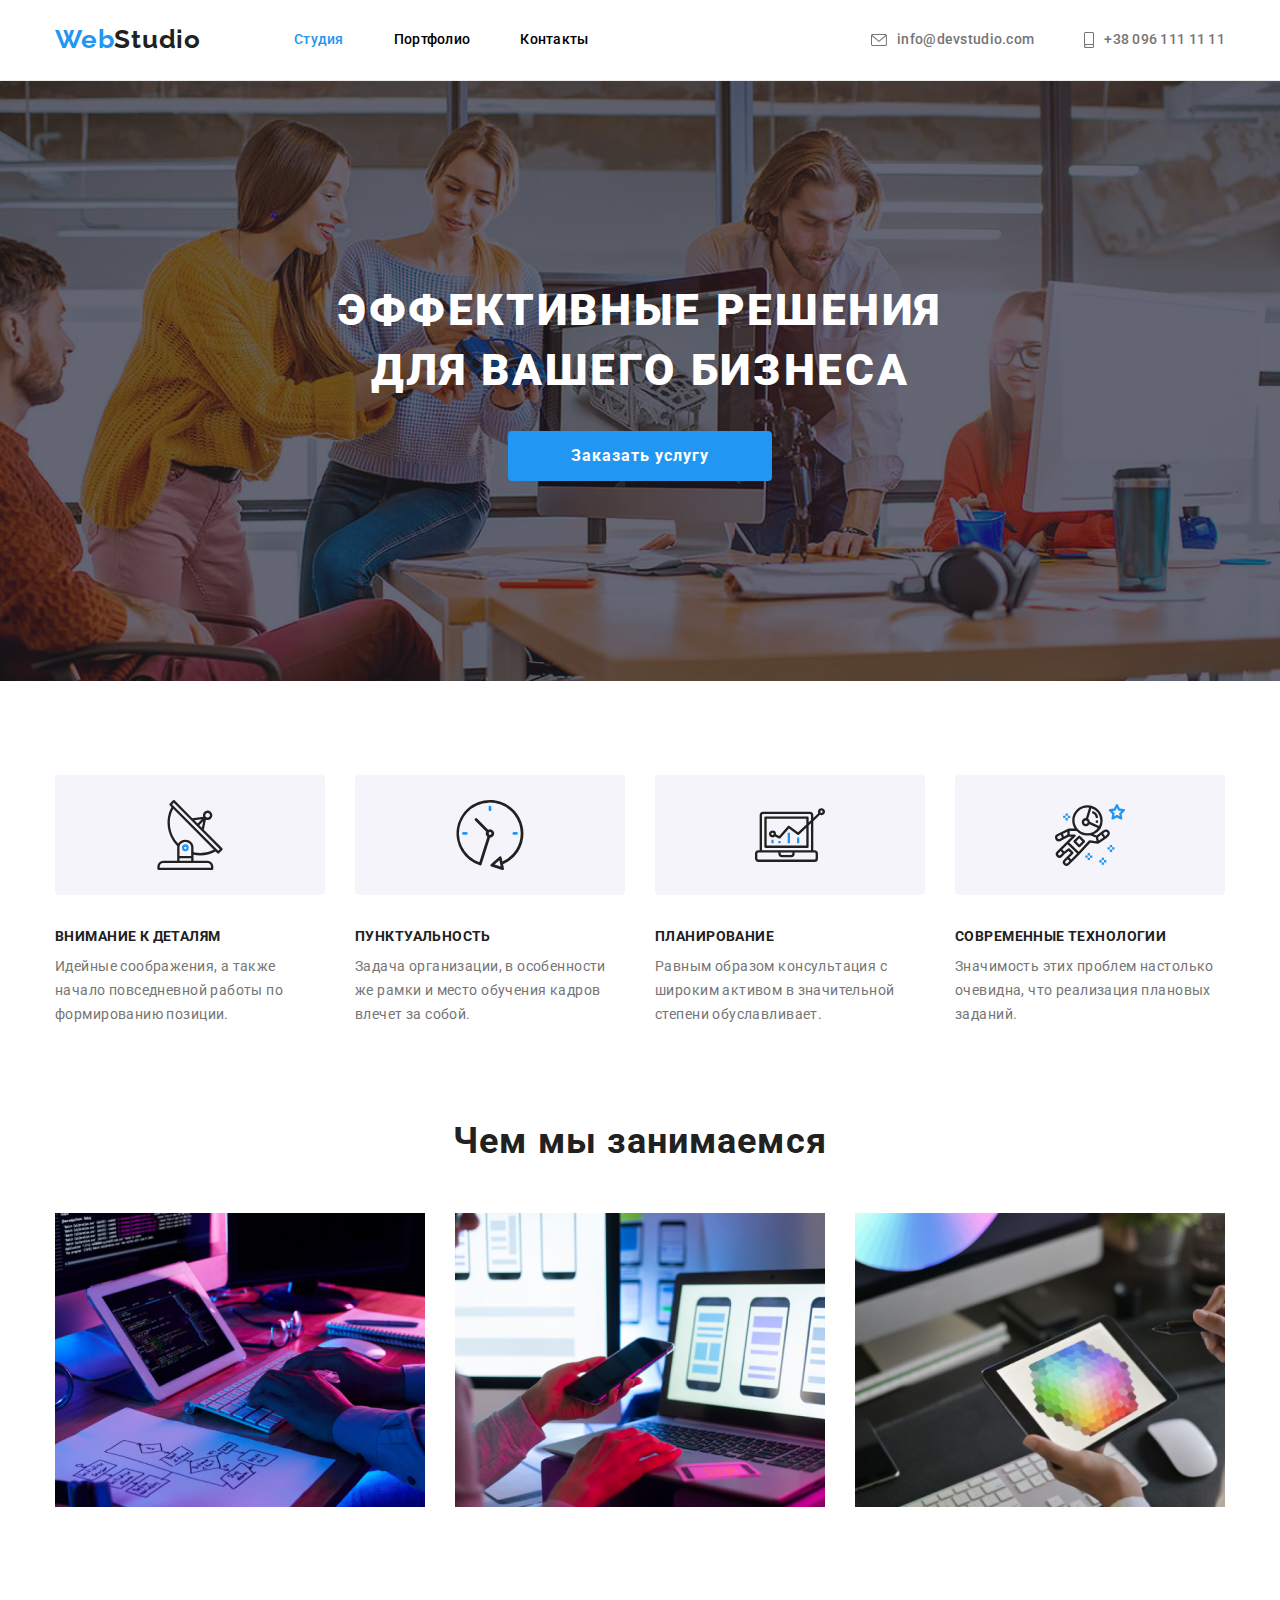
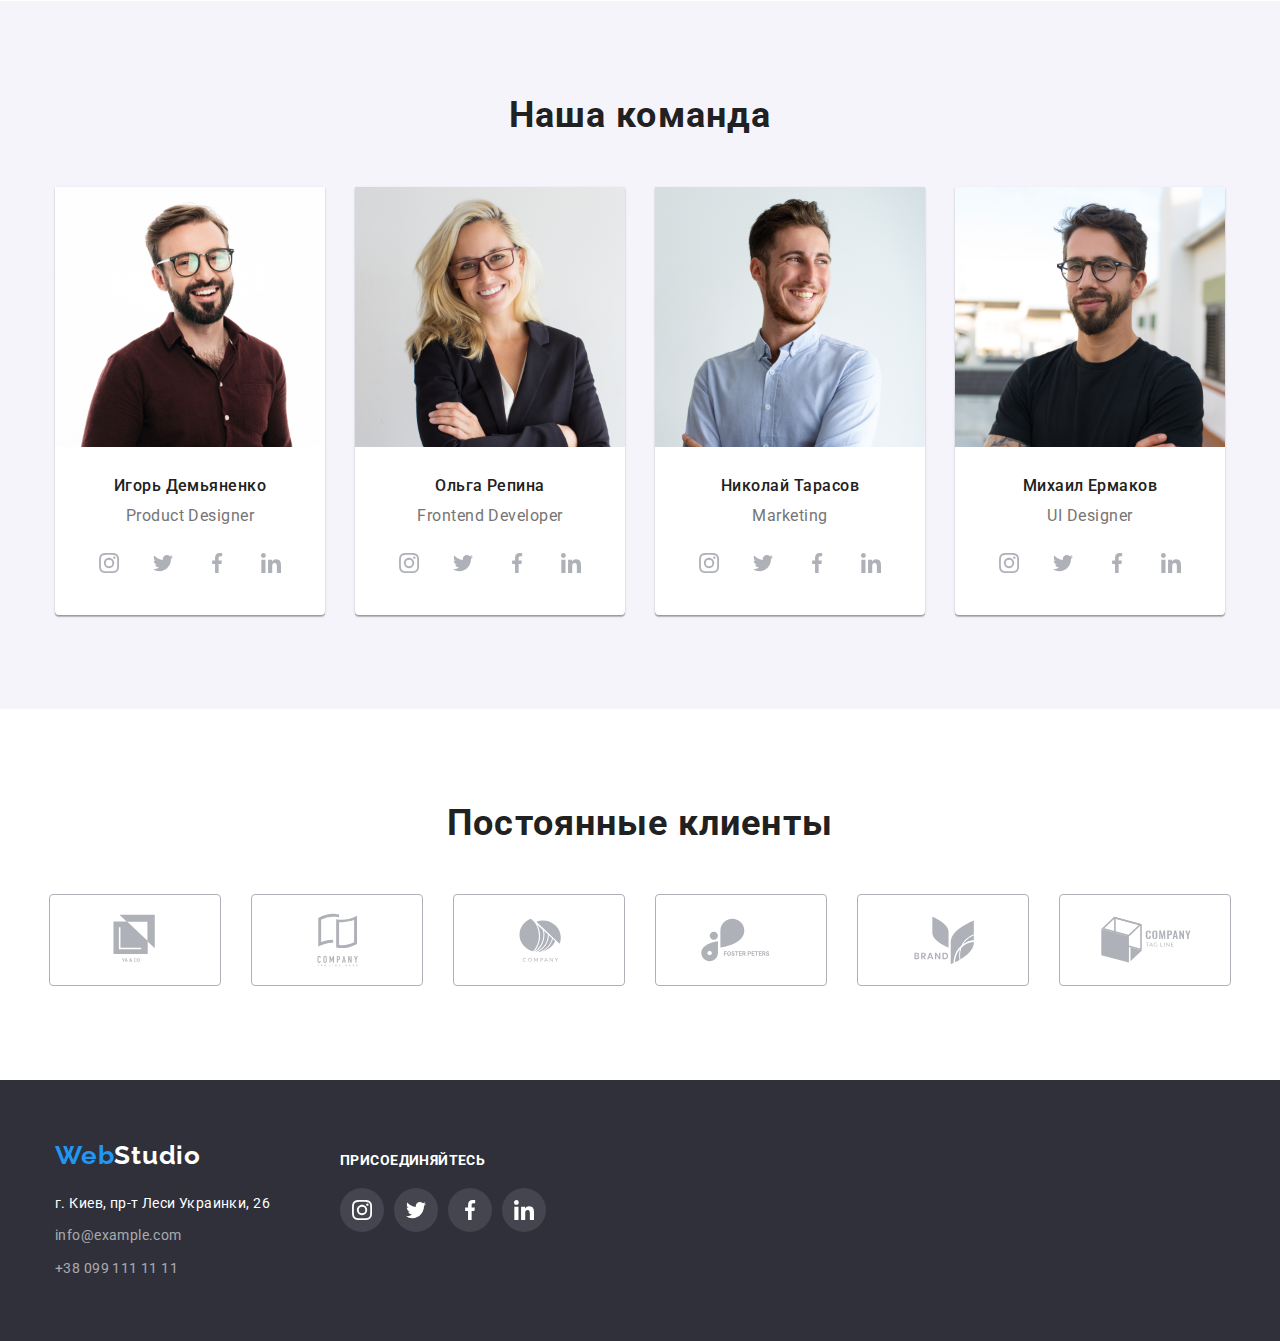
==== commit e799f2a3: "after 1st sub" ====
--- a/index.html
+++ b/index.html
@@ -75,8 +75,8 @@
         </div>
       </section>
 
-      <div class="container">
-        <section class="section-desc">
+      <section class="section-desc">
+        <div class="container">
           <ul class="desc-content">
             <li class="item">
               <div class="icon-box">
@@ -132,11 +132,11 @@
               </p>
             </li>
           </ul>
-        </section>
-      </div>
-
-      <div class="container">
-        <section>
+        </div>
+      </section>
+
+      <section class="section-about">
+        <div class="container">
           <h2 class="text-about">Чем мы занимаемся</h2>
           <ul class="about-image">
             <li class="item">
@@ -152,8 +152,8 @@
               <img src="./images/3.jpg" alt="цветовая палитра на планшете" />
             </li>
           </ul>
-        </section>
-      </div>
+        </div>
+      </section>
 
       <section class="team-section">
         <div class="container">
@@ -459,7 +459,7 @@
           <ul class="network-list">
             <li class="network-item">
               <a class="network-link" href="https://www.instagram.com/">
-                <svg class="network-icon">
+                <svg class="network-icon foter-icon">
                   <use
                     href="./images/icon/symbol-defs.svg#icon-instagram"
                   ></use>
@@ -469,7 +469,7 @@
 
             <li class="network-item">
               <a class="network-link" href="https://twitter.com/">
-                <svg class="network-icon">
+                <svg class="network-icon foter-icon">
                   <use href="./images/icon/symbol-defs.svg#icon-twitter"></use>
                 </svg>
               </a>
@@ -477,7 +477,7 @@
 
             <li class="network-item">
               <a class="network-link" href="https://www.facebook.com/">
-                <svg class="network-icon">
+                <svg class="network-icon foter-icon">
                   <use href="./images/icon/symbol-defs.svg#icon-facebook"></use>
                 </svg>
               </a>
@@ -485,7 +485,7 @@
 
             <li class="network-item">
               <a class="network-link" href="https://www.linkedin.com/">
-                <svg class="network-icon">
+                <svg class="network-icon foter-icon">
                   <use href="./images/icon/symbol-defs.svg#icon-linkedin"></use>
                 </svg>
               </a>
--- a/css/styles.css
+++ b/css/styles.css
@@ -191,8 +191,10 @@
 .main-section {
   display: flex;
   flex-direction: column;
+  justify-content: center;
+  align-items: center;
   max-width: 1600px;
-  max-height: 600px;
+  height: 600px;
   background-image: linear-gradient(
       rgba(47, 48, 58, 0.4),
       rgba(47, 48, 58, 0.4)
@@ -204,8 +206,6 @@
   background-position: center;
   background-color: #c4c4c4;
   text-align: center;
-  padding-bottom: 200px;
-  padding-top: 200px;
 }
 
 .main-text {
@@ -405,6 +405,10 @@
   background-color: rgba(255, 255, 255, 0.1);
 }
 
+.network-link .foter-icon {
+  fill: var(--color-white);
+}
+
 .footer-box {
   box-sizing: inline-flex;
 }
@@ -544,6 +548,7 @@
   border-radius: 4px;
   border: 0px;
   padding: 6px 22px;
+  cursor: pointer;
 }
 
 .button:hover,
